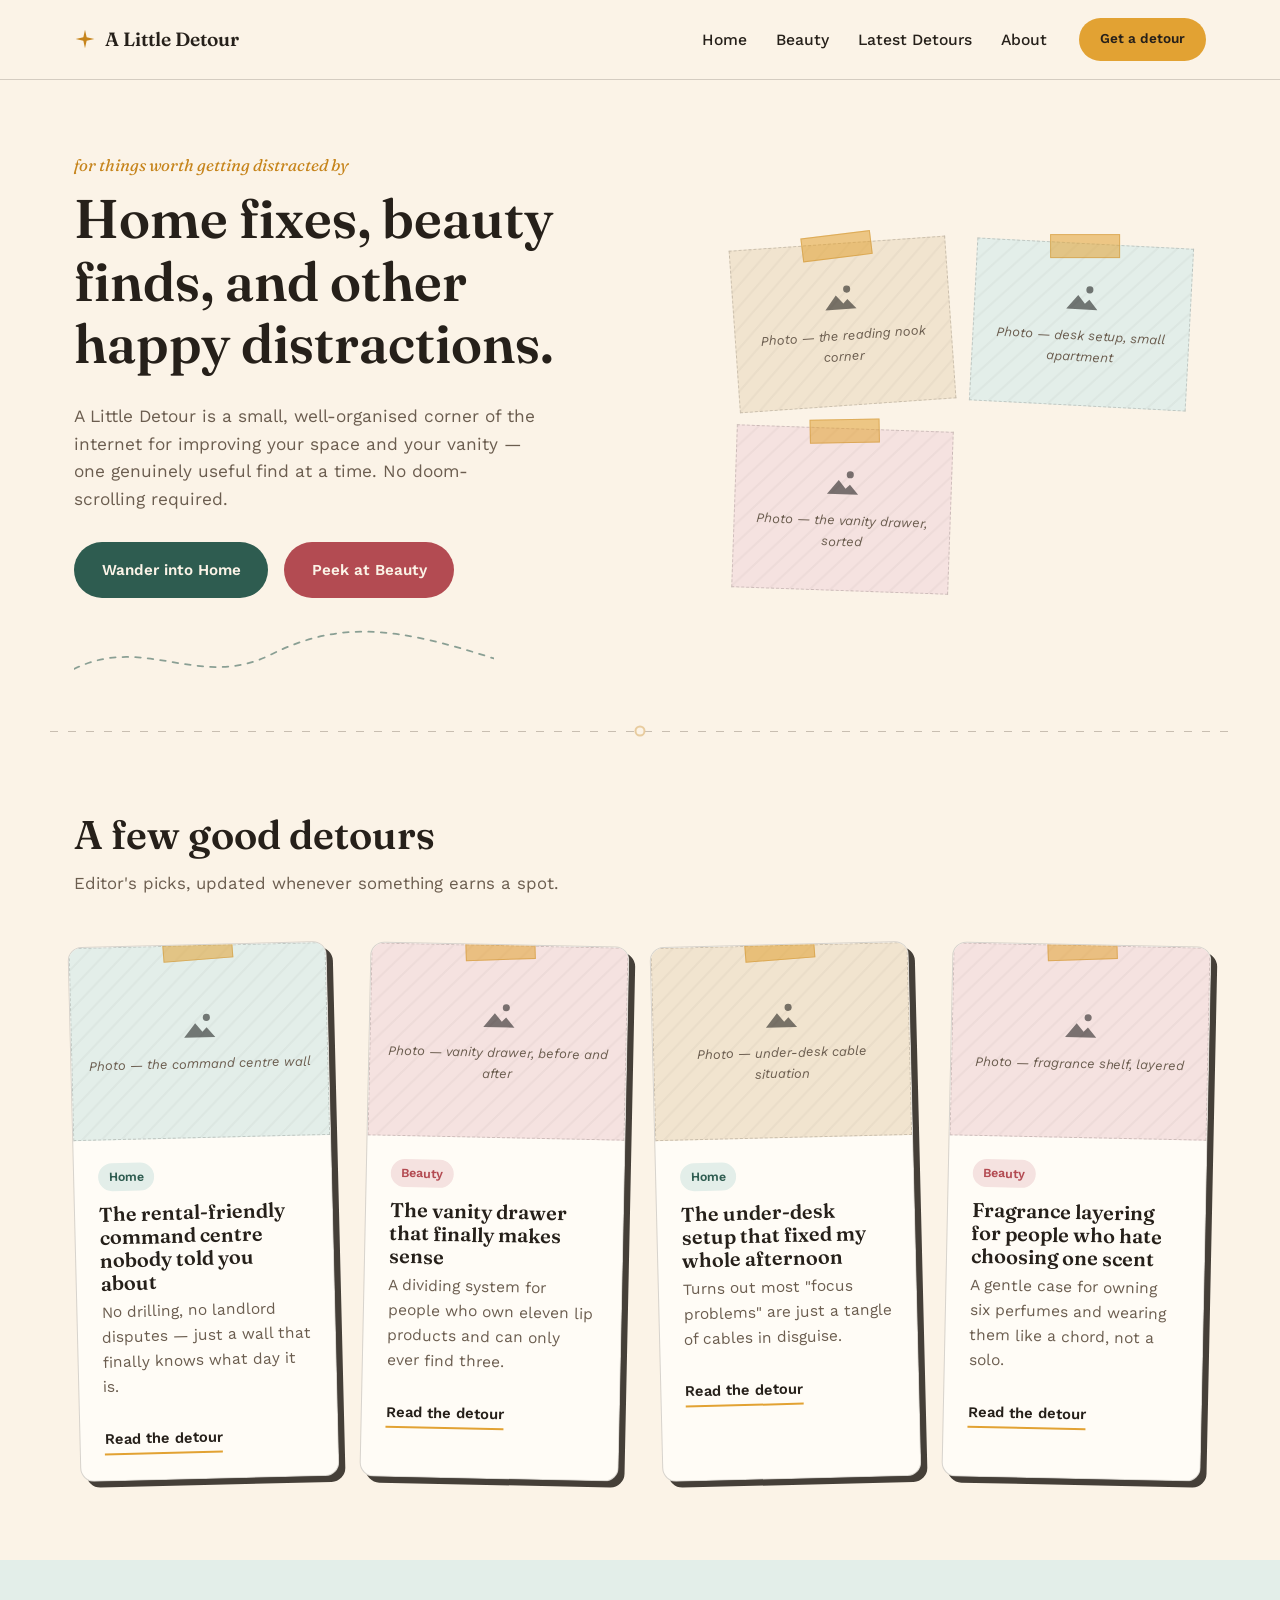
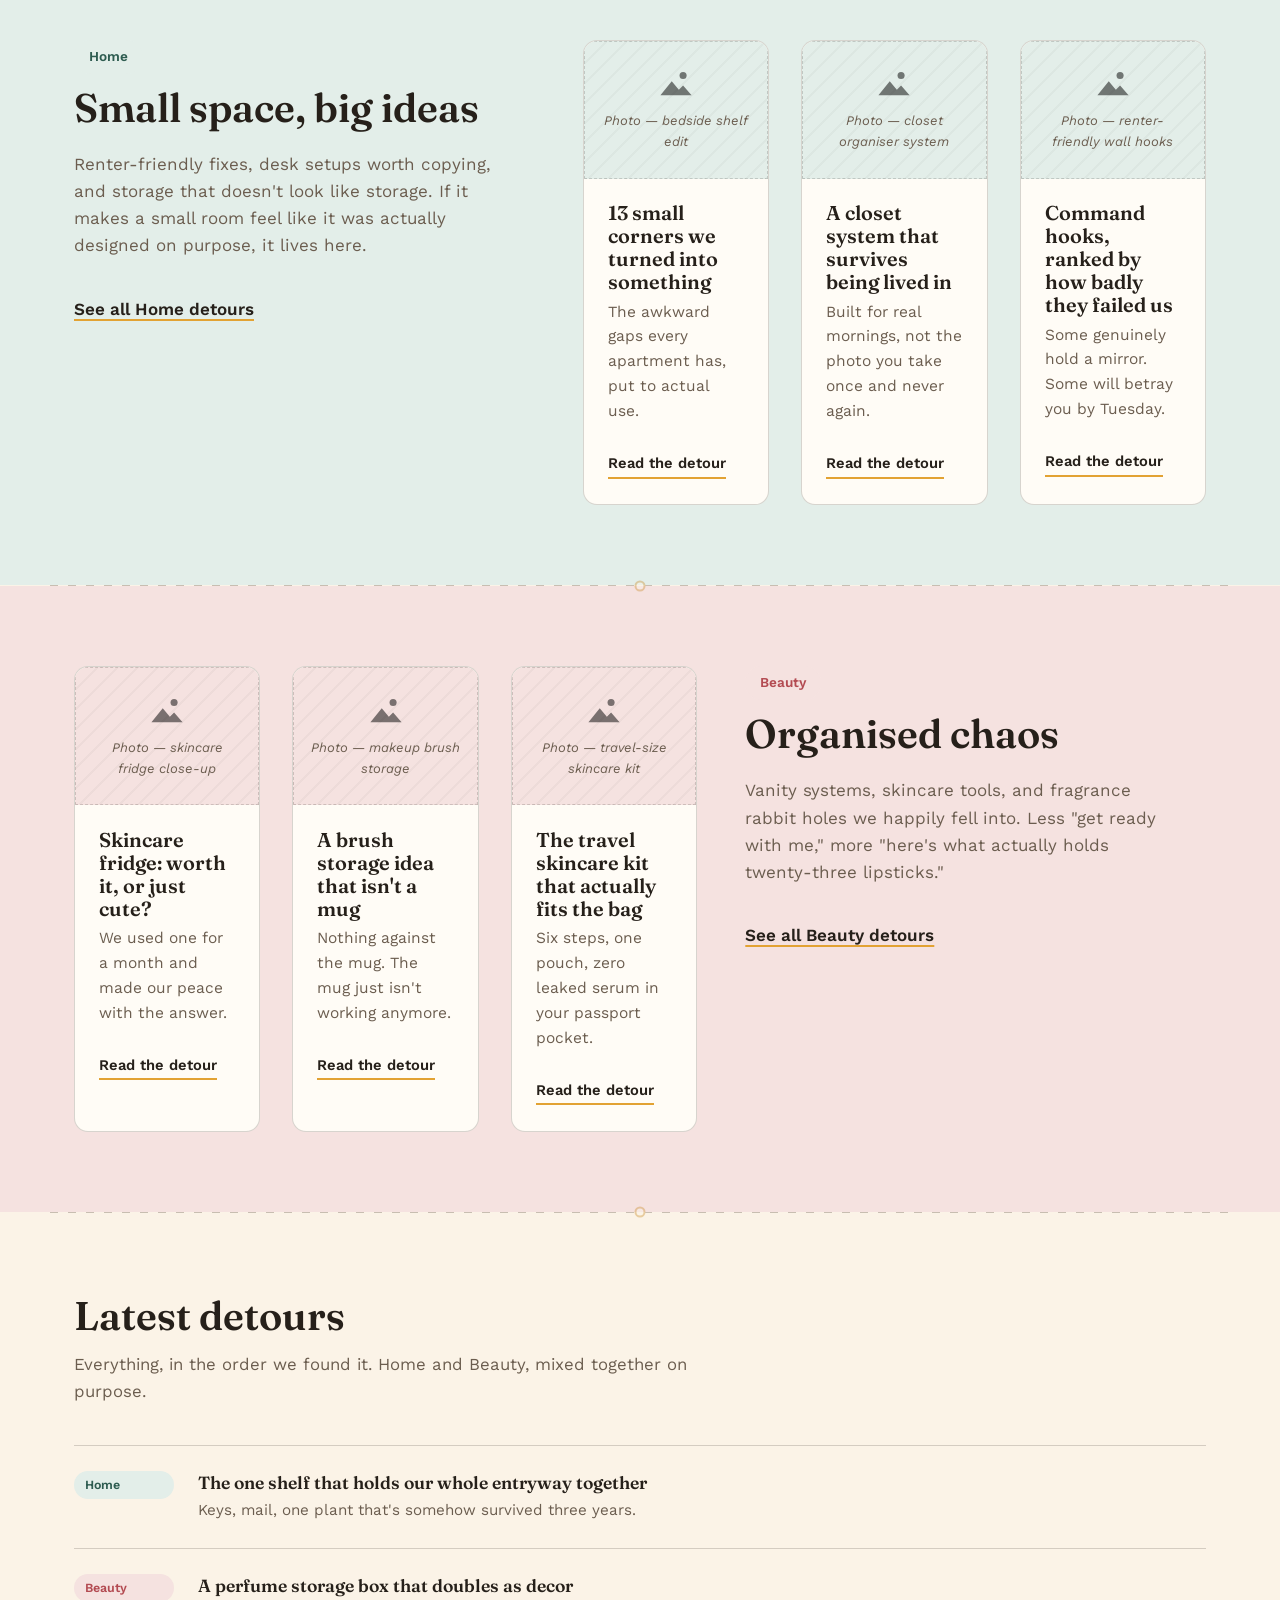
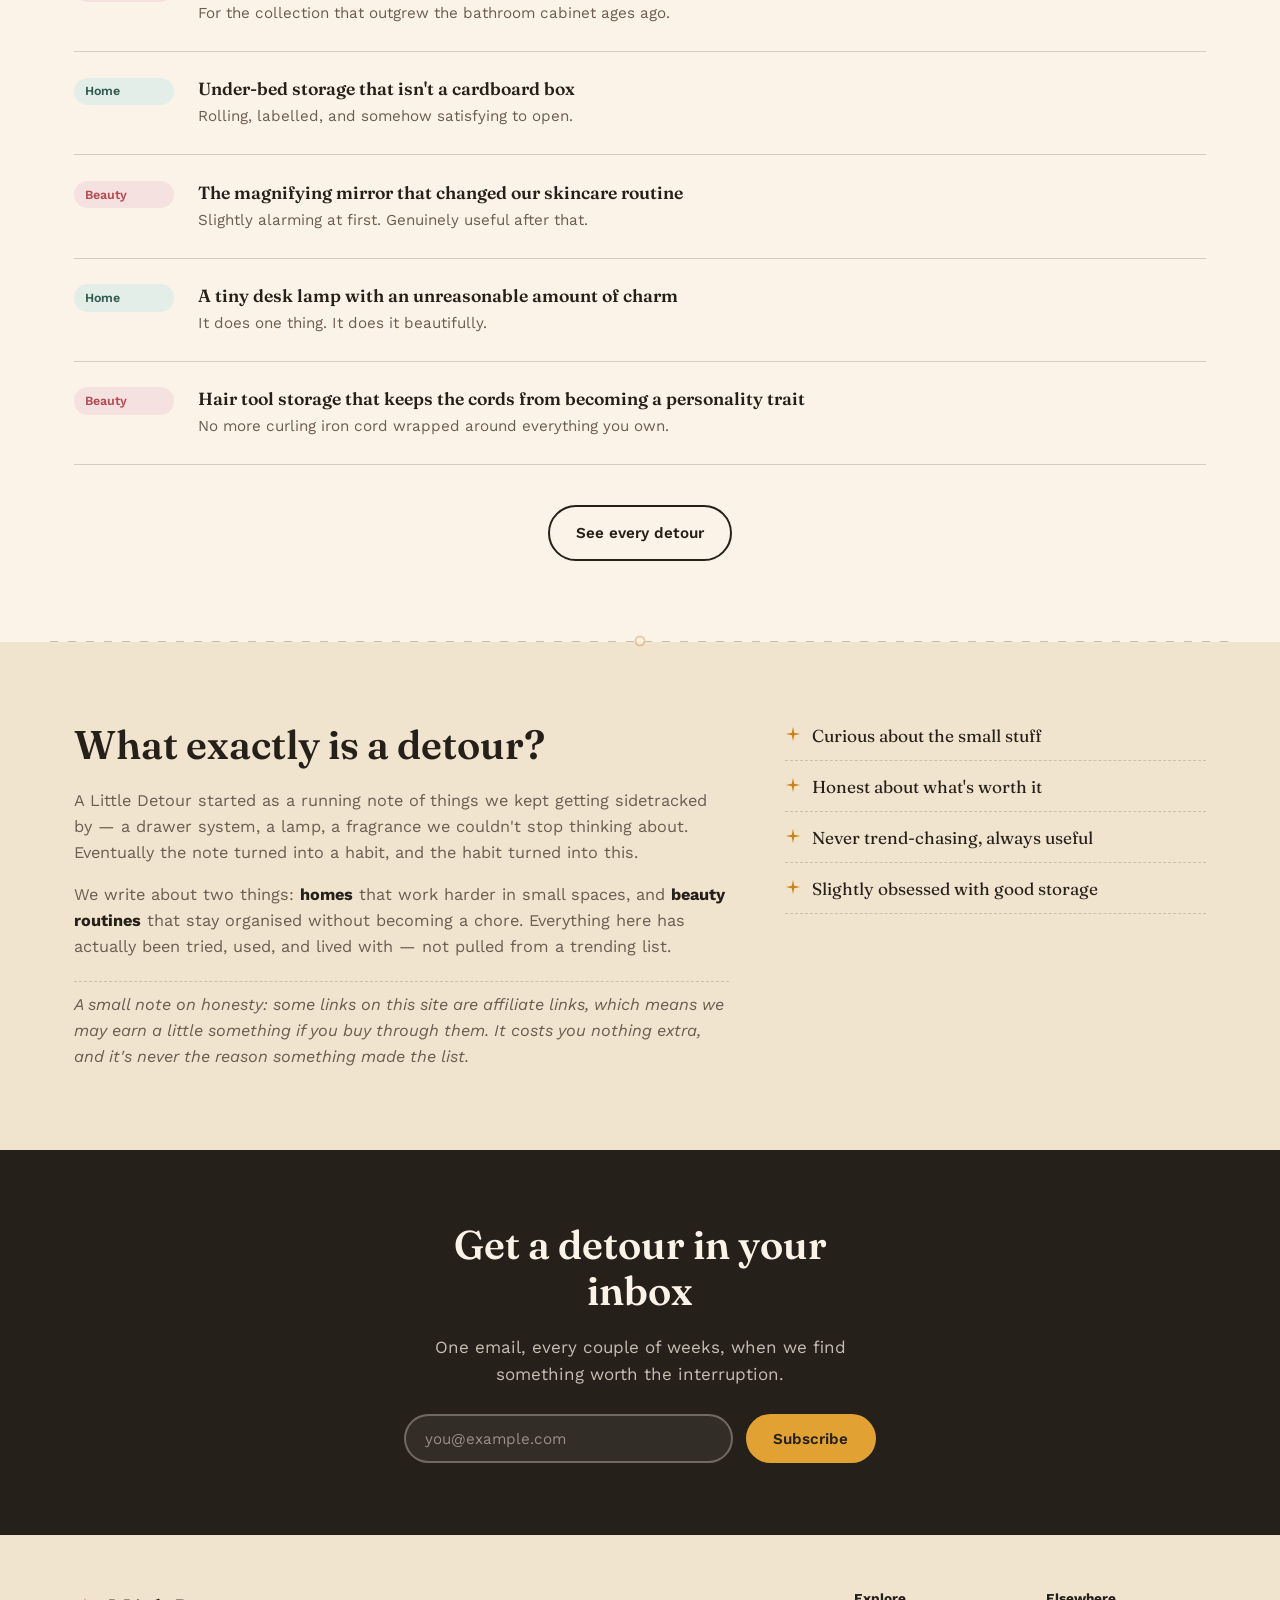
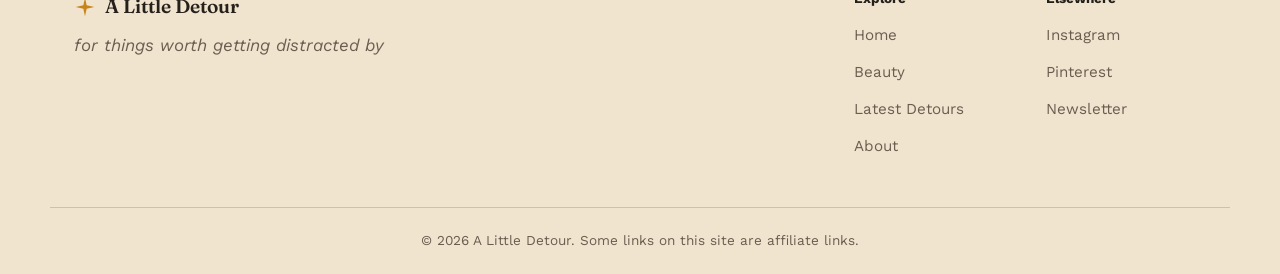
==== index.html @ 4a8b7f17 "Add files via upload" ====
<!DOCTYPE html>
<html lang="en">
<head>
<meta charset="UTF-8">
<meta name="viewport" content="width=device-width, initial-scale=1.0">
<title>A Little Detour — for things worth getting distracted by</title>
<meta name="description" content="A Little Detour is a curated editorial home for small-space living, renter-friendly fixes, vanity organisation, and beauty finds worth getting distracted by.">

<!-- Favicon placeholder: swap this data URI for a real favicon.ico or .svg later -->
<link rel="icon" href="data:,">

<!-- Fonts: Fraunces (display/whimsical serif) + Work Sans (body/UI sans) -->
<link rel="preconnect" href="https://fonts.googleapis.com">
<link rel="preconnect" href="https://fonts.gstatic.com" crossorigin>
<link href="https://fonts.googleapis.com/css2?family=Fraunces:ital,opsz,wght@0,9..144,300;0,9..144,500;0,9..144,600;0,9..144,700;1,9..144,500;1,9..144,600&family=Work+Sans:wght@400;500;600;700&display=swap" rel="stylesheet">

<link rel="stylesheet" href="style.css">
</head>
<body>

<a class="skip-link" href="#main">Skip to content</a>

<!-- ============================================================
     HEADER / NAVIGATION
     ============================================================ -->
<header class="site-header">
  <div class="wrap nav-inner">

    <a class="logo" href="#top" aria-label="A Little Detour, home">
      <svg class="logo-mark" viewBox="0 0 40 40" aria-hidden="true">
        <path d="M20 3 L23 17 L37 20 L23 23 L20 37 L17 23 L3 20 L17 17 Z" fill="currentColor"/>
      </svg>
      <span class="logo-text">A Little Detour</span>
    </a>

    <button class="nav-toggle" id="navToggle" aria-expanded="false" aria-controls="primaryNav">
      <span></span><span></span><span></span>
      <span class="sr-only">Open menu</span>
    </button>

    <nav class="primary-nav" id="primaryNav">
      <ul>
        <li><a href="#home-pillar">Home</a></li>
        <li><a href="#beauty-pillar">Beauty</a></li>
        <li><a href="#latest">Latest Detours</a></li>
        <li><a href="#about">About</a></li>
      </ul>
      <a class="btn btn-small btn-gold nav-cta" href="#newsletter">Get a detour</a>
    </nav>

  </div>
</header>

<main id="main">

  <!-- ============================================================
       HERO
       ============================================================ -->
  <section class="hero" id="top">
    <div class="wrap hero-inner">

      <div class="hero-copy">
        <p class="tagline">for things worth getting distracted by</p>
        <h1 class="hero-headline">Home fixes, beauty finds, and other happy distractions.</h1>
        <p class="hero-sub">A Little Detour is a small, well-organised corner of the internet for improving your space and your vanity — one genuinely useful find at a time. No doom-scrolling required.</p>

        <div class="hero-actions">
          <a class="btn btn-teal" href="#home-pillar">Wander into Home</a>
          <a class="btn btn-berry" href="#beauty-pillar">Peek at Beauty</a>
        </div>

        <!-- Decorative dashed "detour" route. Purely visual — remove the <svg> block if you'd rather not have it. -->
        <svg class="route-path" viewBox="0 0 600 80" preserveAspectRatio="none" aria-hidden="true">
          <path d="M0 60 C 100 10, 180 90, 280 40 S 460 0, 600 45" />
        </svg>
      </div>

      <div class="hero-collage" aria-hidden="false">
        <figure class="placeholder-img is-neutral collage-item collage-1">
          <span class="tape"></span>
          <span class="placeholder-icon" aria-hidden="true">
            <svg viewBox="0 0 48 48"><circle cx="34" cy="12" r="5"/><path d="M2 40 L18 20 L28 32 L34 26 L46 40 Z"/></svg>
          </span>
          <figcaption>Photo — the reading nook corner</figcaption>
        </figure>
        <figure class="placeholder-img is-home collage-item collage-2">
          <span class="tape"></span>
          <span class="placeholder-icon" aria-hidden="true">
            <svg viewBox="0 0 48 48"><circle cx="34" cy="12" r="5"/><path d="M2 40 L18 20 L28 32 L34 26 L46 40 Z"/></svg>
          </span>
          <figcaption>Photo — desk setup, small apartment</figcaption>
        </figure>
        <figure class="placeholder-img is-beauty collage-item collage-3">
          <span class="tape"></span>
          <span class="placeholder-icon" aria-hidden="true">
            <svg viewBox="0 0 48 48"><circle cx="34" cy="12" r="5"/><path d="M2 40 L18 20 L28 32 L34 26 L46 40 Z"/></svg>
          </span>
          <figcaption>Photo — the vanity drawer, sorted</figcaption>
        </figure>
      </div>

    </div>
  </section>

  <div class="route-divider" role="presentation"><span class="route-dot"></span></div>

  <!-- ============================================================
       FEATURED ARTICLES
       ============================================================ -->
  <section class="section featured" aria-labelledby="featured-heading">
    <div class="wrap">
      <div class="section-head">
        <h2 id="featured-heading">A few good detours</h2>
        <p class="section-lede">Editor's picks, updated whenever something earns a spot.</p>
      </div>

      <div class="card-grid featured-grid">

        <!-- FEATURED CARD 1 — duplicate this <article> block to add more -->
        <article class="card postcard rotate-a">
          <div class="placeholder-img is-home">
            <span class="tape"></span>
            <span class="placeholder-icon" aria-hidden="true">
              <svg viewBox="0 0 48 48"><circle cx="34" cy="12" r="5"/><path d="M2 40 L18 20 L28 32 L34 26 L46 40 Z"/></svg>
            </span>
            <span class="placeholder-label">Photo — the command centre wall</span>
          </div>
          <div class="card-body">
            <span class="pill pill-home">Home</span>
            <h3><a href="#">The rental-friendly command centre nobody told you about</a></h3>
            <p>No drilling, no landlord disputes — just a wall that finally knows what day it is.</p>
            <a class="read-more" href="#">Read the detour</a>
          </div>
        </article>

        <!-- FEATURED CARD 2 -->
        <article class="card postcard rotate-b">
          <div class="placeholder-img is-beauty">
            <span class="tape"></span>
            <span class="placeholder-icon" aria-hidden="true">
              <svg viewBox="0 0 48 48"><circle cx="34" cy="12" r="5"/><path d="M2 40 L18 20 L28 32 L34 26 L46 40 Z"/></svg>
            </span>
            <span class="placeholder-label">Photo — vanity drawer, before and after</span>
          </div>
          <div class="card-body">
            <span class="pill pill-beauty">Beauty</span>
            <h3><a href="#">The vanity drawer that finally makes sense</a></h3>
            <p>A dividing system for people who own eleven lip products and can only ever find three.</p>
            <a class="read-more" href="#">Read the detour</a>
          </div>
        </article>

        <!-- FEATURED CARD 3 -->
        <article class="card postcard rotate-a">
          <div class="placeholder-img is-neutral">
            <span class="tape"></span>
            <span class="placeholder-icon" aria-hidden="true">
              <svg viewBox="0 0 48 48"><circle cx="34" cy="12" r="5"/><path d="M2 40 L18 20 L28 32 L34 26 L46 40 Z"/></svg>
            </span>
            <span class="placeholder-label">Photo — under-desk cable situation</span>
          </div>
          <div class="card-body">
            <span class="pill pill-home">Home</span>
            <h3><a href="#">The under-desk setup that fixed my whole afternoon</a></h3>
            <p>Turns out most "focus problems" are just a tangle of cables in disguise.</p>
            <a class="read-more" href="#">Read the detour</a>
          </div>
        </article>

        <!-- FEATURED CARD 4 -->
        <article class="card postcard rotate-b">
          <div class="placeholder-img is-beauty">
            <span class="tape"></span>
            <span class="placeholder-icon" aria-hidden="true">
              <svg viewBox="0 0 48 48"><circle cx="34" cy="12" r="5"/><path d="M2 40 L18 20 L28 32 L34 26 L46 40 Z"/></svg>
            </span>
            <span class="placeholder-label">Photo — fragrance shelf, layered</span>
          </div>
          <div class="card-body">
            <span class="pill pill-beauty">Beauty</span>
            <h3><a href="#">Fragrance layering for people who hate choosing one scent</a></h3>
            <p>A gentle case for owning six perfumes and wearing them like a chord, not a solo.</p>
            <a class="read-more" href="#">Read the detour</a>
          </div>
        </article>

      </div>
    </div>
  </section>

  <!-- ============================================================
       HOME PILLAR
       ============================================================ -->
  <section class="section pillar pillar-home" id="home-pillar" aria-labelledby="home-heading">
    <div class="wrap pillar-inner">

      <div class="pillar-intro">
        <span class="pill pill-home pill-large">Home</span>
        <h2 id="home-heading">Small space, big ideas</h2>
        <p>Renter-friendly fixes, desk setups worth copying, and storage that doesn't look like storage. If it makes a small room feel like it was actually designed on purpose, it lives here.</p>
        <a class="text-link" href="#">See all Home detours</a>
      </div>

      <div class="card-grid pillar-grid">

        <article class="card simple-card">
          <div class="placeholder-img is-home">
            <span class="placeholder-icon" aria-hidden="true">
              <svg viewBox="0 0 48 48"><circle cx="34" cy="12" r="5"/><path d="M2 40 L18 20 L28 32 L34 26 L46 40 Z"/></svg>
            </span>
            <span class="placeholder-label">Photo — bedside shelf edit</span>
          </div>
          <div class="card-body">
            <h3><a href="#">13 small corners we turned into something</a></h3>
            <p>The awkward gaps every apartment has, put to actual use.</p>
            <a class="read-more" href="#">Read the detour</a>
          </div>
        </article>

        <article class="card simple-card">
          <div class="placeholder-img is-home">
            <span class="placeholder-icon" aria-hidden="true">
              <svg viewBox="0 0 48 48"><circle cx="34" cy="12" r="5"/><path d="M2 40 L18 20 L28 32 L34 26 L46 40 Z"/></svg>
            </span>
            <span class="placeholder-label">Photo — closet organiser system</span>
          </div>
          <div class="card-body">
            <h3><a href="#">A closet system that survives being lived in</a></h3>
            <p>Built for real mornings, not the photo you take once and never again.</p>
            <a class="read-more" href="#">Read the detour</a>
          </div>
        </article>

        <article class="card simple-card">
          <div class="placeholder-img is-home">
            <span class="placeholder-icon" aria-hidden="true">
              <svg viewBox="0 0 48 48"><circle cx="34" cy="12" r="5"/><path d="M2 40 L18 20 L28 32 L34 26 L46 40 Z"/></svg>
            </span>
            <span class="placeholder-label">Photo — renter-friendly wall hooks</span>
          </div>
          <div class="card-body">
            <h3><a href="#">Command hooks, ranked by how badly they failed us</a></h3>
            <p>Some genuinely hold a mirror. Some will betray you by Tuesday.</p>
            <a class="read-more" href="#">Read the detour</a>
          </div>
        </article>

      </div>
    </div>
  </section>

  <div class="route-divider" role="presentation"><span class="route-dot"></span></div>

  <!-- ============================================================
       BEAUTY PILLAR
       ============================================================ -->
  <section class="section pillar pillar-beauty" id="beauty-pillar" aria-labelledby="beauty-heading">
    <div class="wrap pillar-inner pillar-inner-reverse">

      <div class="pillar-intro">
        <span class="pill pill-beauty pill-large">Beauty</span>
        <h2 id="beauty-heading">Organised chaos</h2>
        <p>Vanity systems, skincare tools, and fragrance rabbit holes we happily fell into. Less "get ready with me," more "here's what actually holds twenty-three lipsticks."</p>
        <a class="text-link" href="#">See all Beauty detours</a>
      </div>

      <div class="card-grid pillar-grid">

        <article class="card simple-card">
          <div class="placeholder-img is-beauty">
            <span class="placeholder-icon" aria-hidden="true">
              <svg viewBox="0 0 48 48"><circle cx="34" cy="12" r="5"/><path d="M2 40 L18 20 L28 32 L34 26 L46 40 Z"/></svg>
            </span>
            <span class="placeholder-label">Photo — skincare fridge close-up</span>
          </div>
          <div class="card-body">
            <h3><a href="#">Skincare fridge: worth it, or just cute?</a></h3>
            <p>We used one for a month and made our peace with the answer.</p>
            <a class="read-more" href="#">Read the detour</a>
          </div>
        </article>

        <article class="card simple-card">
          <div class="placeholder-img is-beauty">
            <span class="placeholder-icon" aria-hidden="true">
              <svg viewBox="0 0 48 48"><circle cx="34" cy="12" r="5"/><path d="M2 40 L18 20 L28 32 L34 26 L46 40 Z"/></svg>
            </span>
            <span class="placeholder-label">Photo — makeup brush storage</span>
          </div>
          <div class="card-body">
            <h3><a href="#">A brush storage idea that isn't a mug</a></h3>
            <p>Nothing against the mug. The mug just isn't working anymore.</p>
            <a class="read-more" href="#">Read the detour</a>
          </div>
        </article>

        <article class="card simple-card">
          <div class="placeholder-img is-beauty">
            <span class="placeholder-icon" aria-hidden="true">
              <svg viewBox="0 0 48 48"><circle cx="34" cy="12" r="5"/><path d="M2 40 L18 20 L28 32 L34 26 L46 40 Z"/></svg>
            </span>
            <span class="placeholder-label">Photo — travel-size skincare kit</span>
          </div>
          <div class="card-body">
            <h3><a href="#">The travel skincare kit that actually fits the bag</a></h3>
            <p>Six steps, one pouch, zero leaked serum in your passport pocket.</p>
            <a class="read-more" href="#">Read the detour</a>
          </div>
        </article>

      </div>
    </div>
  </section>

  <div class="route-divider" role="presentation"><span class="route-dot"></span></div>

  <!-- ============================================================
       LATEST DETOURS (mixed feed)
       ============================================================ -->
  <section class="section latest" id="latest" aria-labelledby="latest-heading">
    <div class="wrap">
      <div class="section-head">
        <h2 id="latest-heading">Latest detours</h2>
        <p class="section-lede">Everything, in the order we found it. Home and Beauty, mixed together on purpose.</p>
      </div>

      <ul class="feed-list">

        <li class="feed-item">
          <span class="pill pill-home">Home</span>
          <div class="feed-text">
            <h3><a href="#">The one shelf that holds our whole entryway together</a></h3>
            <p>Keys, mail, one plant that's somehow survived three years.</p>
          </div>
        </li>

        <li class="feed-item">
          <span class="pill pill-beauty">Beauty</span>
          <div class="feed-text">
            <h3><a href="#">A perfume storage box that doubles as decor</a></h3>
            <p>For the collection that outgrew the bathroom cabinet ages ago.</p>
          </div>
        </li>

        <li class="feed-item">
          <span class="pill pill-home">Home</span>
          <div class="feed-text">
            <h3><a href="#">Under-bed storage that isn't a cardboard box</a></h3>
            <p>Rolling, labelled, and somehow satisfying to open.</p>
          </div>
        </li>

        <li class="feed-item">
          <span class="pill pill-beauty">Beauty</span>
          <div class="feed-text">
            <h3><a href="#">The magnifying mirror that changed our skincare routine</a></h3>
            <p>Slightly alarming at first. Genuinely useful after that.</p>
          </div>
        </li>

        <li class="feed-item">
          <span class="pill pill-home">Home</span>
          <div class="feed-text">
            <h3><a href="#">A tiny desk lamp with an unreasonable amount of charm</a></h3>
            <p>It does one thing. It does it beautifully.</p>
          </div>
        </li>

        <li class="feed-item">
          <span class="pill pill-beauty">Beauty</span>
          <div class="feed-text">
            <h3><a href="#">Hair tool storage that keeps the cords from becoming a personality trait</a></h3>
            <p>No more curling iron cord wrapped around everything you own.</p>
          </div>
        </li>

      </ul>

      <div class="latest-more">
        <a class="btn btn-outline" href="#">See every detour</a>
      </div>
    </div>
  </section>

  <div class="route-divider" role="presentation"><span class="route-dot"></span></div>

  <!-- ============================================================
       ABOUT
       ============================================================ -->
  <section class="section about" id="about" aria-labelledby="about-heading">
    <div class="wrap about-inner">

      <div class="about-copy">
        <h2 id="about-heading">What exactly is a detour?</h2>
        <p>A Little Detour started as a running note of things we kept getting sidetracked by — a drawer system, a lamp, a fragrance we couldn't stop thinking about. Eventually the note turned into a habit, and the habit turned into this.</p>
        <p>We write about two things: <strong>homes</strong> that work harder in small spaces, and <strong>beauty routines</strong> that stay organised without becoming a chore. Everything here has actually been tried, used, and lived with — not pulled from a trending list.</p>
        <p class="disclosure">A small note on honesty: some links on this site are affiliate links, which means we may earn a little something if you buy through them. It costs you nothing extra, and it's never the reason something made the list.</p>
      </div>

      <div class="about-values">
        <ul class="value-list">
          <li><span class="value-mark" aria-hidden="true">
            <svg viewBox="0 0 20 20"><path d="M10 1 L11.5 8.5 L19 10 L11.5 11.5 L10 19 L8.5 11.5 L1 10 L8.5 8.5 Z" fill="currentColor"/></svg>
          </span>Curious about the small stuff</li>
          <li><span class="value-mark" aria-hidden="true">
            <svg viewBox="0 0 20 20"><path d="M10 1 L11.5 8.5 L19 10 L11.5 11.5 L10 19 L8.5 11.5 L1 10 L8.5 8.5 Z" fill="currentColor"/></svg>
          </span>Honest about what's worth it</li>
          <li><span class="value-mark" aria-hidden="true">
            <svg viewBox="0 0 20 20"><path d="M10 1 L11.5 8.5 L19 10 L11.5 11.5 L10 19 L8.5 11.5 L1 10 L8.5 8.5 Z" fill="currentColor"/></svg>
          </span>Never trend-chasing, always useful</li>
          <li><span class="value-mark" aria-hidden="true">
            <svg viewBox="0 0 20 20"><path d="M10 1 L11.5 8.5 L19 10 L11.5 11.5 L10 19 L8.5 11.5 L1 10 L8.5 8.5 Z" fill="currentColor"/></svg>
          </span>Slightly obsessed with good storage</li>
        </ul>
      </div>

    </div>
  </section>

  <!-- ============================================================
       NEWSLETTER CTA
       ============================================================ -->
  <section class="section newsletter" id="newsletter" aria-labelledby="newsletter-heading">
    <div class="wrap newsletter-inner">
      <h2 id="newsletter-heading">Get a detour in your inbox</h2>
      <p>One email, every couple of weeks, when we find something worth the interruption.</p>

      <!-- This form has no backend yet. Point the action at your email service of choice (Mailchimp, Buttondown, etc.) when you're ready. -->
      <form class="newsletter-form" action="#" method="get">
        <label class="sr-only" for="newsletter-email">Email address</label>
        <input type="email" id="newsletter-email" name="email" placeholder="you@example.com" required>
        <button type="submit" class="btn btn-gold">Subscribe</button>
      </form>
    </div>
  </section>

</main>

<!-- ============================================================
     FOOTER
     ============================================================ -->
<footer class="site-footer">
  <div class="wrap footer-inner">

    <div class="footer-brand">
      <a class="logo" href="#top">
        <svg class="logo-mark" viewBox="0 0 40 40" aria-hidden="true">
          <path d="M20 3 L23 17 L37 20 L23 23 L20 37 L17 23 L3 20 L17 17 Z" fill="currentColor"/>
        </svg>
        <span class="logo-text">A Little Detour</span>
      </a>
      <p>for things worth getting distracted by</p>
    </div>

    <div class="footer-links">
      <div class="footer-col">
        <h3>Explore</h3>
        <ul>
          <li><a href="#home-pillar">Home</a></li>
          <li><a href="#beauty-pillar">Beauty</a></li>
          <li><a href="#latest">Latest Detours</a></li>
          <li><a href="#about">About</a></li>
        </ul>
      </div>
      <div class="footer-col">
        <h3>Elsewhere</h3>
        <ul>
          <li><a href="#">Instagram</a></li>
          <li><a href="#">Pinterest</a></li>
          <li><a href="#newsletter">Newsletter</a></li>
        </ul>
      </div>
    </div>

  </div>

  <div class="wrap footer-bottom">
    <p>&copy; <span id="year">2026</span> A Little Detour. Some links on this site are affiliate links.</p>
  </div>
</footer>

<script src="script.js"></script>
</body>
</html>
---- style.css ----
/* ============================================================
   A LITTLE DETOUR — STYLESHEET
   ------------------------------------------------------------
   Structure of this file:
   1. Variables & resets
   2. Base typography
   3. Layout helpers
   4. Buttons, pills, links
   5. Header / nav
   6. Hero
   7. Route divider (the dashed "detour" motif)
   8. Cards + placeholder images
   9. Featured section
   10. Pillar sections (Home / Beauty)
   11. Latest Detours feed
   12. About section
   13. Newsletter
   14. Footer
   15. Responsive (mobile)
   ============================================================ */


/* ------------------------------------------------------------
   1. VARIABLES & RESETS
   Edit the values in :root to re-theme the entire site.
   ------------------------------------------------------------ */
:root{
  /* Base palette */
  --paper:        #FBF3E7;
  --paper-deep:   #F1E4CF;
  --card:         #FFFCF6;
  --ink:          #26201A;
  --ink-soft:     #6B5D4F;
  --line:         rgba(38, 32, 26, 0.18);

  /* Accents */
  --gold:         #E2A233;
  --gold-deep:    #C6841B;
  --teal:         #2E5C50;
  --teal-soft:    #E3EEE9;
  --berry:        #B34B52;
  --berry-soft:   #F5E2E0;

  /* Shadows */
  --shadow-ink:   rgba(38, 32, 26, 0.85);

  /* Type */
  --font-display: 'Fraunces', Georgia, serif;
  --font-body:    'Work Sans', -apple-system, BlinkMacSystemFont, 'Segoe UI', sans-serif;

  /* Layout */
  --wrap-width:   1180px;
  --radius-sm:    6px;
  --radius-md:    14px;
}

*, *::before, *::after{ box-sizing: border-box; }

html{ scroll-behavior: smooth; }

@media (prefers-reduced-motion: reduce){
  html{ scroll-behavior: auto; }
  *, *::before, *::after{
    animation-duration: 0.001ms !important;
    animation-iteration-count: 1 !important;
    transition-duration: 0.001ms !important;
    scroll-behavior: auto !important;
  }
}

body{
  margin: 0;
  background: var(--paper);
  color: var(--ink);
  font-family: var(--font-body);
  font-size: 17px;
  line-height: 1.6;
  -webkit-font-smoothing: antialiased;
}

img{ max-width: 100%; display: block; }

a{ color: inherit; }

ul{ margin: 0; padding: 0; list-style: none; }

svg{ display: block; }

.sr-only{
  position: absolute;
  width: 1px; height: 1px;
  padding: 0; margin: -1px;
  overflow: hidden;
  clip: rect(0,0,0,0);
  white-space: nowrap;
  border: 0;
}

.skip-link{
  position: absolute;
  left: 1rem; top: -3rem;
  background: var(--ink);
  color: var(--paper);
  padding: 0.6rem 1rem;
  border-radius: var(--radius-sm);
  z-index: 100;
  transition: top 0.15s ease;
}
.skip-link:focus{ top: 1rem; }

:focus-visible{
  outline: 3px solid var(--gold-deep);
  outline-offset: 3px;
}


/* ------------------------------------------------------------
   2. BASE TYPOGRAPHY
   ------------------------------------------------------------ */
h1, h2, h3{
  font-family: var(--font-display);
  color: var(--ink);
  line-height: 1.15;
  margin: 0 0 0.5em 0;
  font-weight: 600;
}

h2{ font-size: clamp(1.7rem, 1.4rem + 1.4vw, 2.5rem); }
h3{ font-size: 1.25rem; font-weight: 600; }

p{ margin: 0 0 1em 0; color: var(--ink-soft); }
p:last-child{ margin-bottom: 0; }

strong{ color: var(--ink); }

.section-head{
  max-width: 620px;
  margin-bottom: 2.5rem;
}
.section-head h2{ margin-bottom: 0.3em; }
.section-lede{ font-size: 1.05rem; }


/* ------------------------------------------------------------
   3. LAYOUT HELPERS
   ------------------------------------------------------------ */
.wrap{
  max-width: var(--wrap-width);
  margin: 0 auto;
  padding: 0 1.5rem;
}

.section{
  padding: 5rem 0;
}

.card-grid{
  display: grid;
  gap: 2rem;
}


/* ------------------------------------------------------------
   4. BUTTONS, PILLS, LINKS
   ------------------------------------------------------------ */
.btn{
  display: inline-block;
  font-family: var(--font-body);
  font-weight: 600;
  font-size: 0.95rem;
  padding: 0.85rem 1.6rem;
  border-radius: 999px;
  border: 2px solid transparent;
  text-decoration: none;
  cursor: pointer;
  transition: transform 0.15s ease, box-shadow 0.15s ease;
}
.btn:hover{ transform: translateY(-2px); }

.btn-teal{ background: var(--teal); color: var(--paper); }
.btn-teal:hover{ box-shadow: 0 6px 0 var(--ink); }

.btn-berry{ background: var(--berry); color: var(--paper); }
.btn-berry:hover{ box-shadow: 0 6px 0 var(--ink); }

.btn-gold{ background: var(--gold); color: var(--ink); }
.btn-gold:hover{ box-shadow: 0 6px 0 var(--ink); }

.btn-outline{
  background: transparent;
  border-color: var(--ink);
  color: var(--ink);
}
.btn-outline:hover{ background: var(--ink); color: var(--paper); }

.btn-small{ padding: 0.55rem 1.2rem; font-size: 0.85rem; }

.hero-actions{
  display: flex;
  flex-wrap: wrap;
  gap: 1rem;
  margin: 1.8rem 0;
}

.text-link{
  display: inline-block;
  margin-top: 1.2rem;
  font-weight: 600;
  color: var(--ink);
  text-decoration: underline;
  text-decoration-color: var(--gold);
  text-decoration-thickness: 2px;
  text-underline-offset: 4px;
}
.text-link:hover{ text-decoration-color: currentColor; }

.pill{
  display: inline-block;
  font-family: var(--font-body);
  font-weight: 600;
  font-size: 0.78rem;
  padding: 0.3em 0.85em;
  border-radius: 999px;
  margin-bottom: 0.7rem;
}
.pill-home{ background: var(--teal-soft); color: var(--teal); }
.pill-beauty{ background: var(--berry-soft); color: var(--berry); }
.pill-large{ font-size: 0.85rem; padding: 0.45em 1.1em; }

.read-more{
  display: inline-block;
  margin-top: 0.8rem;
  font-weight: 600;
  font-size: 0.92rem;
  text-decoration: none;
  border-bottom: 2px solid var(--gold);
  padding-bottom: 1px;
}
.read-more:hover{ border-color: var(--ink); }


/* ------------------------------------------------------------
   5. HEADER / NAV
   ------------------------------------------------------------ */
.site-header{
  position: sticky;
  top: 0;
  z-index: 50;
  background: var(--paper);
  border-bottom: 1px solid var(--line);
}

.nav-inner{
  display: flex;
  align-items: center;
  justify-content: space-between;
  padding-top: 1.1rem;
  padding-bottom: 1.1rem;
}

.logo{
  display: flex;
  align-items: center;
  gap: 0.55rem;
  text-decoration: none;
}
.logo-mark{ width: 22px; height: 22px; color: var(--gold-deep); flex-shrink: 0; }
.logo-text{
  font-family: var(--font-display);
  font-weight: 600;
  font-size: 1.2rem;
  color: var(--ink);
}

.primary-nav{
  display: flex;
  align-items: center;
  gap: 2rem;
}
.primary-nav ul{
  display: flex;
  gap: 1.8rem;
}
.primary-nav a:not(.nav-cta){
  text-decoration: none;
  font-weight: 500;
  font-size: 0.98rem;
  position: relative;
  padding-bottom: 4px;
}
.primary-nav a:not(.nav-cta)::after{
  content: '';
  position: absolute;
  left: 0; right: 100%;
  bottom: 0;
  height: 2px;
  background: var(--gold);
  transition: right 0.2s ease;
}
.primary-nav a:not(.nav-cta):hover::after{ right: 0; }

.nav-toggle{
  display: none;
  flex-direction: column;
  justify-content: center;
  gap: 5px;
  width: 38px;
  height: 38px;
  background: transparent;
  border: none;
  cursor: pointer;
}
.nav-toggle span{
  display: block;
  height: 2px;
  background: var(--ink);
  border-radius: 2px;
}


/* ------------------------------------------------------------
   6. HERO
   ------------------------------------------------------------ */
.hero{ padding: 4.5rem 0 3rem; }

.hero-inner{
  display: grid;
  grid-template-columns: 1.1fr 0.9fr;
  gap: 3rem;
  align-items: center;
}

.tagline{
  font-family: var(--font-display);
  font-style: italic;
  color: var(--gold-deep);
  font-size: 1.05rem;
  margin-bottom: 0.6rem;
}

.hero-headline{
  font-size: clamp(2.2rem, 1.7rem + 2.2vw, 3.4rem);
  max-width: 14ch;
}

.hero-sub{
  max-width: 42ch;
  font-size: 1.08rem;
}

.route-path{
  width: 100%;
  max-width: 420px;
  height: auto;
  margin-top: 1.5rem;
  color: var(--teal);
}
.route-path path{
  fill: none;
  stroke: currentColor;
  stroke-width: 2.5;
  stroke-linecap: round;
  stroke-dasharray: 8 10;
  stroke-dashoffset: 0;
  opacity: 0.55;
  animation: draw-route 1.8s ease-out;
}
@keyframes draw-route{
  from{ stroke-dashoffset: 260; opacity: 0; }
  to{ stroke-dashoffset: 0; opacity: 0.55; }
}

.hero-collage{
  position: relative;
  display: grid;
  grid-template-columns: 1fr 1fr;
  gap: 1.4rem;
  padding: 1rem;
}
.collage-1{ grid-column: 1 / 2; grid-row: 1 / 2; transform: rotate(-4deg); }
.collage-2{ grid-column: 2 / 3; grid-row: 1 / 3; transform: rotate(3deg); align-self: start; margin-top: 2rem; }
.collage-3{ grid-column: 1 / 2; grid-row: 2 / 3; transform: rotate(2deg); }


/* ------------------------------------------------------------
   7. ROUTE DIVIDER
   The recurring dashed "trail" that separates major sections.
   ------------------------------------------------------------ */
.route-divider{
  position: relative;
  height: 1px;
  background-image: repeating-linear-gradient(
    to right,
    var(--ink-soft) 0, var(--ink-soft) 8px, transparent 8px, transparent 18px
  );
  opacity: 0.35;
  max-width: var(--wrap-width);
  margin: 0 auto;
}
.route-dot{
  position: absolute;
  left: 50%;
  top: 50%;
  transform: translate(-50%, -50%);
  width: 11px; height: 11px;
  border-radius: 50%;
  background: var(--paper);
  border: 2px solid var(--gold-deep);
}


/* ------------------------------------------------------------
   8. CARDS + PLACEHOLDER IMAGES
   ------------------------------------------------------------ */
.card{
  background: var(--card);
  border-radius: var(--radius-md);
  overflow: hidden;
  border: 1px solid var(--line);
}

.card-body{ padding: 1.4rem 1.5rem 1.6rem; }
.card-body h3{ margin-bottom: 0.4rem; }
.card-body h3 a{ text-decoration: none; }
.card-body h3 a:hover{ text-decoration: underline; text-decoration-color: var(--gold); }
.card-body p{ font-size: 0.97rem; }

/* Placeholder image blocks — swap the <figure>/<div> contents for a real <img> later */
.placeholder-img{
  position: relative;
  aspect-ratio: 4 / 3;
  display: flex;
  flex-direction: column;
  align-items: center;
  justify-content: center;
  gap: 0.6rem;
  padding: 1rem;
  text-align: center;
  border: 1.5px dashed var(--line);
  background-image: repeating-linear-gradient(
    135deg,
    rgba(38,32,26,0.035) 0px,
    rgba(38,32,26,0.035) 2px,
    transparent 2px,
    transparent 14px
  );
  margin: 0;
}
.placeholder-img.is-home{ background-color: var(--teal-soft); }
.placeholder-img.is-beauty{ background-color: var(--berry-soft); }
.placeholder-img.is-neutral{ background-color: var(--paper-deep); }

.placeholder-icon svg{
  width: 34px; height: 34px;
  color: var(--ink-soft);
  opacity: 0.5;
}

.placeholder-label,
.placeholder-img figcaption{
  font-size: 0.82rem;
  font-style: italic;
  color: var(--ink-soft);
  margin: 0;
}

.tape{
  position: absolute;
  top: -10px;
  left: 50%;
  transform: translateX(-50%) rotate(-3deg);
  width: 70px;
  height: 24px;
  background: rgba(226, 162, 51, 0.55);
  border: 1px solid rgba(198, 132, 27, 0.4);
}

/* Postcard-style cards (featured section): rotated, hard offset shadow */
.postcard{
  box-shadow: 6px 6px 0 var(--shadow-ink);
  transition: transform 0.2s ease, box-shadow 0.2s ease;
}
.postcard:hover{
  transform: translate(-3px, -3px);
  box-shadow: 9px 9px 0 var(--shadow-ink);
}
.rotate-a{ transform: rotate(-1.4deg); }
.rotate-b{ transform: rotate(1.2deg); }
.rotate-a:hover{ transform: rotate(-1.4deg) translate(-3px, -3px); }
.rotate-b:hover{ transform: rotate(1.2deg) translate(-3px, -3px); }

/* Simple cards (pillar + latest sections): quieter, no rotation */
.simple-card{ box-shadow: none; }


/* ------------------------------------------------------------
   9. FEATURED SECTION
   ------------------------------------------------------------ */
.featured-grid{
  grid-template-columns: repeat(4, 1fr);
  gap: 2.6rem 2rem;
  padding-top: 0.5rem;
}


/* ------------------------------------------------------------
   10. PILLAR SECTIONS (Home / Beauty)
   ------------------------------------------------------------ */
.pillar-home{ background: var(--teal-soft); }
.pillar-beauty{ background: var(--berry-soft); }

.pillar-inner{
  display: grid;
  grid-template-columns: 0.85fr 1.15fr;
  gap: 3rem;
  align-items: start;
}
.pillar-inner-reverse{ grid-template-columns: 1.15fr 0.85fr; }
.pillar-inner-reverse .pillar-intro{ order: 2; }
.pillar-inner-reverse .pillar-grid{ order: 1; }

.pillar-intro p{ max-width: 38ch; }

.pillar-grid{
  grid-template-columns: repeat(3, 1fr);
}


/* ------------------------------------------------------------
   11. LATEST DETOURS FEED
   ------------------------------------------------------------ */
.feed-list{
  border-top: 1px solid var(--line);
}
.feed-item{
  display: grid;
  grid-template-columns: 100px 1fr;
  gap: 1.5rem;
  align-items: baseline;
  padding: 1.6rem 0;
  border-bottom: 1px solid var(--line);
}
.feed-item .pill{ margin-bottom: 0; }
.feed-text h3{ font-size: 1.1rem; margin-bottom: 0.3rem; }
.feed-text h3 a{ text-decoration: none; }
.feed-text h3 a:hover{ text-decoration: underline; text-decoration-color: var(--gold); }
.feed-text p{ font-size: 0.95rem; margin: 0; }

.latest-more{
  margin-top: 2.5rem;
  text-align: center;
}


/* ------------------------------------------------------------
   12. ABOUT SECTION
   ------------------------------------------------------------ */
.about{ background: var(--paper-deep); }

.about-inner{
  display: grid;
  grid-template-columns: 1.4fr 0.9fr;
  gap: 3.5rem;
}

.about-copy p{ font-size: 1.02rem; }

.disclosure{
  font-size: 0.88rem;
  font-style: italic;
  padding-top: 0.6rem;
  border-top: 1px dashed var(--line);
  margin-top: 1.3rem;
}

.value-list li{
  display: flex;
  align-items: flex-start;
  gap: 0.7rem;
  font-family: var(--font-display);
  font-size: 1.08rem;
  padding: 0.7rem 0;
  border-bottom: 1px dashed var(--line);
}
.value-list li:first-child{ padding-top: 0; }
.value-mark{ color: var(--gold-deep); flex-shrink: 0; margin-top: 0.3rem; }
.value-mark svg{ width: 16px; height: 16px; }


/* ------------------------------------------------------------
   13. NEWSLETTER
   ------------------------------------------------------------ */
.newsletter{
  background: var(--ink);
  color: var(--paper);
  text-align: center;
  padding: 4.5rem 0;
}
.newsletter h2{ color: var(--paper); }
.newsletter p{ color: rgba(251, 243, 231, 0.75); }

.newsletter-inner{ max-width: 520px; }

.newsletter-form{
  display: flex;
  gap: 0.8rem;
  margin-top: 1.6rem;
  flex-wrap: wrap;
  justify-content: center;
}
.newsletter-form input{
  flex: 1;
  min-width: 220px;
  padding: 0.85rem 1.2rem;
  border-radius: 999px;
  border: 2px solid rgba(251, 243, 231, 0.3);
  background: rgba(251, 243, 231, 0.06);
  color: var(--paper);
  font-family: var(--font-body);
  font-size: 0.95rem;
}
.newsletter-form input::placeholder{ color: rgba(251, 243, 231, 0.5); }
.newsletter-form input:focus{
  outline: none;
  border-color: var(--gold);
}


/* ------------------------------------------------------------
   14. FOOTER
   ------------------------------------------------------------ */
.site-footer{
  background: var(--paper-deep);
  padding-top: 3.5rem;
}

.footer-inner{
  display: grid;
  grid-template-columns: 1.2fr 1fr;
  gap: 2rem;
  padding-bottom: 3rem;
}

.footer-brand .logo{ margin-bottom: 0.6rem; }
.footer-brand p{ font-style: italic; color: var(--ink-soft); }

.footer-links{
  display: grid;
  grid-template-columns: repeat(2, minmax(120px, 160px));
  gap: 2rem;
  justify-content: end;
}
.footer-col h3{
  font-family: var(--font-body);
  font-size: 0.85rem;
  font-weight: 700;
  color: var(--ink);
  margin-bottom: 0.9rem;
}
.footer-col ul{ display: flex; flex-direction: column; gap: 0.6rem; }
.footer-col a{ text-decoration: none; font-size: 0.95rem; color: var(--ink-soft); }
.footer-col a:hover{ color: var(--ink); text-decoration: underline; }

.footer-bottom{
  border-top: 1px solid var(--line);
  padding: 1.4rem 1.5rem;
  text-align: center;
}
.footer-bottom p{
  font-size: 0.85rem;
  color: var(--ink-soft);
  margin: 0;
}


/* ------------------------------------------------------------
   15. RESPONSIVE
   ------------------------------------------------------------ */
@media (max-width: 960px){
  .hero-inner{ grid-template-columns: 1fr; }
  .hero-collage{ order: -1; max-width: 420px; margin: 0 auto; }
  .route-path{ margin-left: auto; margin-right: auto; }

  .featured-grid{ grid-template-columns: repeat(2, 1fr); }

  .pillar-inner,
  .pillar-inner-reverse{ grid-template-columns: 1fr; }
  .pillar-inner-reverse .pillar-intro,
  .pillar-inner-reverse .pillar-grid{ order: initial; }
  .pillar-grid{ grid-template-columns: repeat(2, 1fr); }

  .about-inner{ grid-template-columns: 1fr; }

  .footer-inner{ grid-template-columns: 1fr; }
  .footer-links{ justify-content: start; }
}

@media (max-width: 720px){
  .nav-toggle{ display: flex; }

  .primary-nav{
    position: absolute;
    top: 100%;
    left: 0; right: 0;
    background: var(--paper);
    border-bottom: 1px solid var(--line);
    flex-direction: column;
    align-items: stretch;
    gap: 0;
    padding: 0.5rem 1.5rem 1.5rem;
    display: none;
  }
  .primary-nav.is-open{ display: flex; }
  .primary-nav ul{
    flex-direction: column;
    gap: 0;
  }
  .primary-nav ul li{ border-bottom: 1px solid var(--line); }
  .primary-nav ul li a{ display: block; padding: 0.9rem 0; }
  .nav-cta{ margin-top: 1rem; align-self: flex-start; }

  .featured-grid{ grid-template-columns: 1fr; }
  .pillar-grid{ grid-template-columns: 1fr; }

  .hero-collage{ grid-template-columns: 1fr 1fr; }
  .collage-2{ margin-top: 0; }

  .feed-item{ grid-template-columns: 1fr; gap: 0.5rem; }

  .section{ padding: 3.5rem 0; }
}
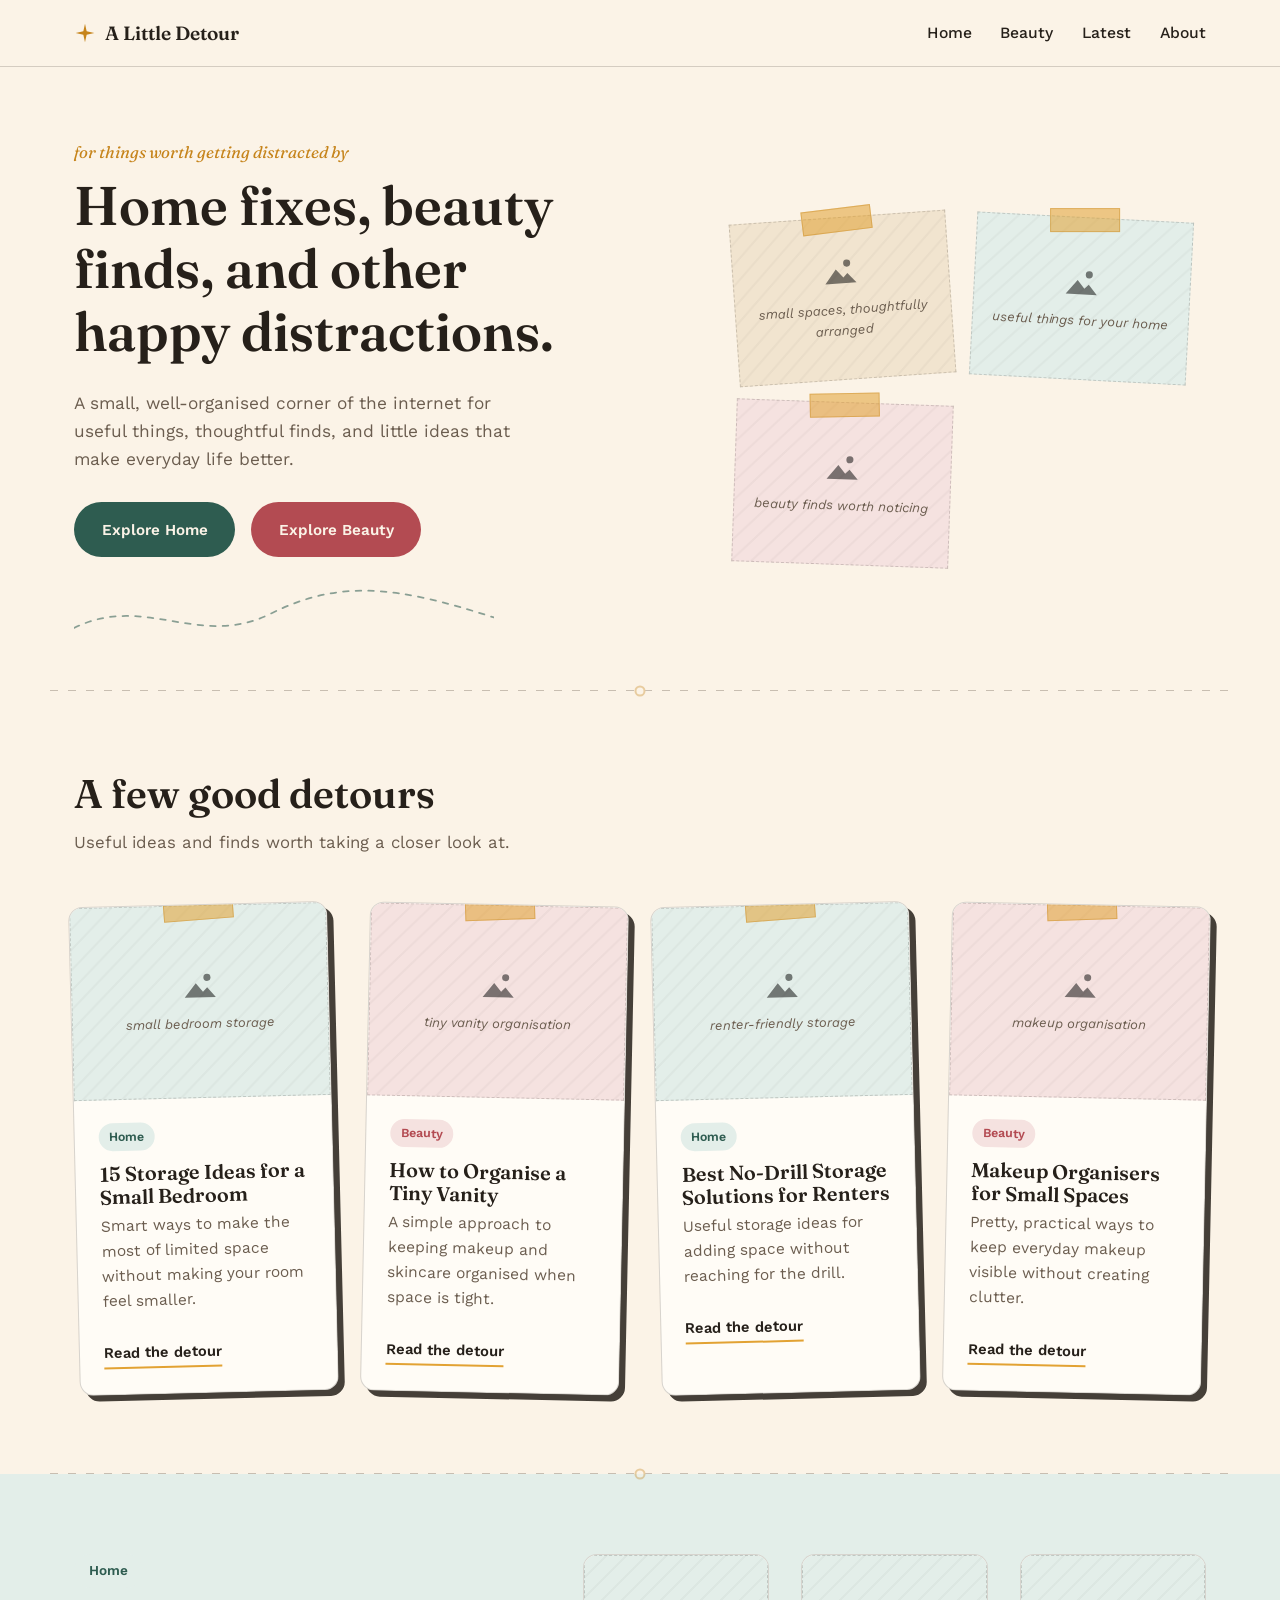
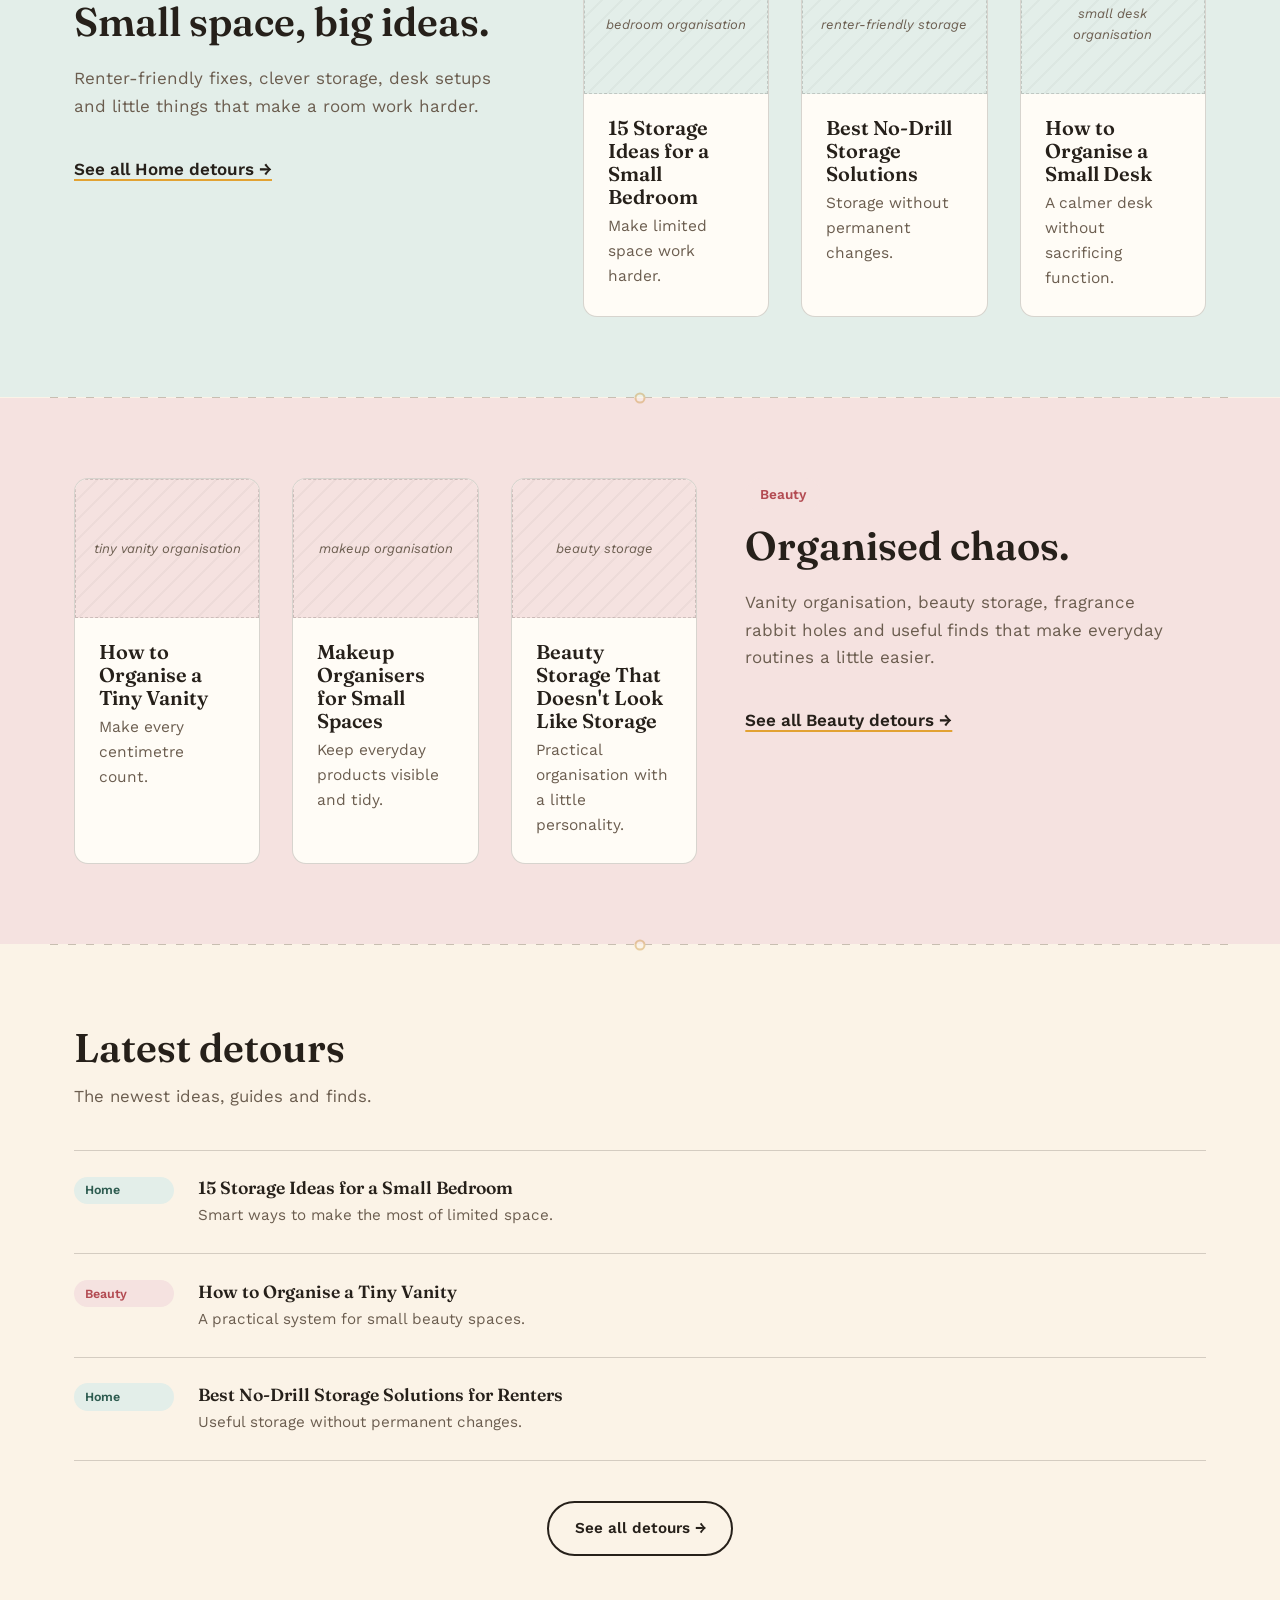
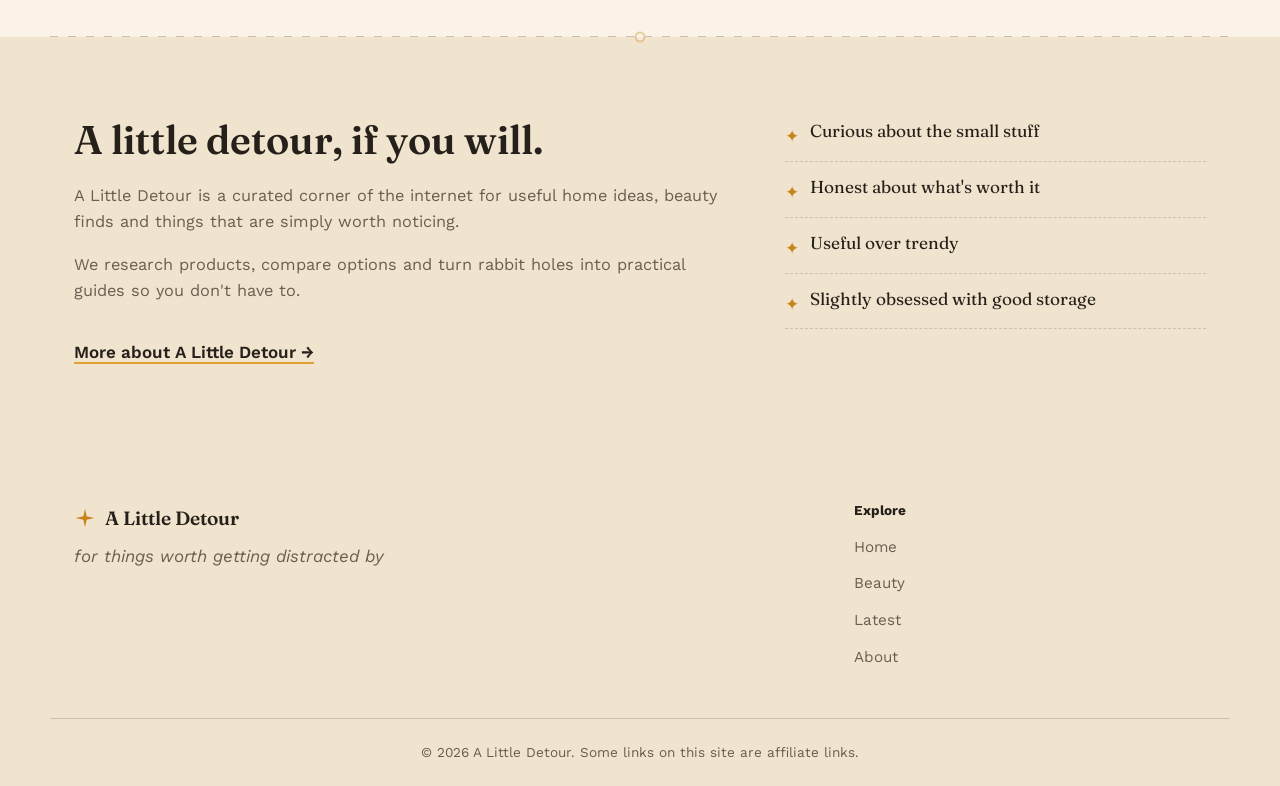
==== commit 368a9e35: "Update index.html" ====
--- a/index.html
+++ b/index.html
@@ -3,30 +3,25 @@
 <head>
 <meta charset="UTF-8">
 <meta name="viewport" content="width=device-width, initial-scale=1.0">
+
 <title>A Little Detour — for things worth getting distracted by</title>
-<meta name="description" content="A Little Detour is a curated editorial home for small-space living, renter-friendly fixes, vanity organisation, and beauty finds worth getting distracted by.">
-
-<!-- Favicon placeholder: swap this data URI for a real favicon.ico or .svg later -->
-<link rel="icon" href="data:,">
-
-<!-- Fonts: Fraunces (display/whimsical serif) + Work Sans (body/UI sans) -->
+<meta name="description" content="A Little Detour — useful home ideas, beauty finds and things worth getting distracted by.">
+
 <link rel="preconnect" href="https://fonts.googleapis.com">
 <link rel="preconnect" href="https://fonts.gstatic.com" crossorigin>
 <link href="https://fonts.googleapis.com/css2?family=Fraunces:ital,opsz,wght@0,9..144,300;0,9..144,500;0,9..144,600;0,9..144,700;1,9..144,500;1,9..144,600&family=Work+Sans:wght@400;500;600;700&display=swap" rel="stylesheet">
 
 <link rel="stylesheet" href="style.css">
 </head>
+
 <body>
 
 <a class="skip-link" href="#main">Skip to content</a>
 
-<!-- ============================================================
-     HEADER / NAVIGATION
-     ============================================================ -->
 <header class="site-header">
   <div class="wrap nav-inner">
 
-    <a class="logo" href="#top" aria-label="A Little Detour, home">
+    <a class="logo" href="index.html" aria-label="A Little Detour home">
       <svg class="logo-mark" viewBox="0 0 40 40" aria-hidden="true">
         <path d="M20 3 L23 17 L37 20 L23 23 L20 37 L17 23 L3 20 L17 17 Z" fill="currentColor"/>
       </svg>
@@ -34,153 +29,224 @@
     </a>
 
     <button class="nav-toggle" id="navToggle" aria-expanded="false" aria-controls="primaryNav">
-      <span></span><span></span><span></span>
+      <span></span>
+      <span></span>
+      <span></span>
       <span class="sr-only">Open menu</span>
     </button>
 
     <nav class="primary-nav" id="primaryNav">
       <ul>
-        <li><a href="#home-pillar">Home</a></li>
-        <li><a href="#beauty-pillar">Beauty</a></li>
-        <li><a href="#latest">Latest Detours</a></li>
-        <li><a href="#about">About</a></li>
+        <li><a href="home.html">Home</a></li>
+        <li><a href="beauty.html">Beauty</a></li>
+        <li><a href="latest.html">Latest</a></li>
+        <li><a href="about.html">About</a></li>
       </ul>
-      <a class="btn btn-small btn-gold nav-cta" href="#newsletter">Get a detour</a>
     </nav>
 
   </div>
 </header>
 
+
 <main id="main">
 
-  <!-- ============================================================
-       HERO
-       ============================================================ -->
-  <section class="hero" id="top">
+  <!-- HERO -->
+  <section class="hero">
     <div class="wrap hero-inner">
 
       <div class="hero-copy">
         <p class="tagline">for things worth getting distracted by</p>
-        <h1 class="hero-headline">Home fixes, beauty finds, and other happy distractions.</h1>
-        <p class="hero-sub">A Little Detour is a small, well-organised corner of the internet for improving your space and your vanity — one genuinely useful find at a time. No doom-scrolling required.</p>
+
+        <h1 class="hero-headline">
+          Home fixes, beauty finds, and other happy distractions.
+        </h1>
+
+        <p class="hero-sub">
+          A small, well-organised corner of the internet for useful things,
+          thoughtful finds, and little ideas that make everyday life better.
+        </p>
 
         <div class="hero-actions">
-          <a class="btn btn-teal" href="#home-pillar">Wander into Home</a>
-          <a class="btn btn-berry" href="#beauty-pillar">Peek at Beauty</a>
+          <a class="btn btn-teal" href="home.html">Explore Home</a>
+          <a class="btn btn-berry" href="beauty.html">Explore Beauty</a>
         </div>
 
-        <!-- Decorative dashed "detour" route. Purely visual — remove the <svg> block if you'd rather not have it. -->
         <svg class="route-path" viewBox="0 0 600 80" preserveAspectRatio="none" aria-hidden="true">
           <path d="M0 60 C 100 10, 180 90, 280 40 S 460 0, 600 45" />
         </svg>
       </div>
 
-      <div class="hero-collage" aria-hidden="false">
+      <div class="hero-collage" aria-hidden="true">
+
         <figure class="placeholder-img is-neutral collage-item collage-1">
           <span class="tape"></span>
-          <span class="placeholder-icon" aria-hidden="true">
-            <svg viewBox="0 0 48 48"><circle cx="34" cy="12" r="5"/><path d="M2 40 L18 20 L28 32 L34 26 L46 40 Z"/></svg>
+          <span class="placeholder-icon">
+            <svg viewBox="0 0 48 48">
+              <circle cx="34" cy="12" r="5"/>
+              <path d="M2 40 L18 20 L28 32 L34 26 L46 40 Z"/>
+            </svg>
           </span>
-          <figcaption>Photo — the reading nook corner</figcaption>
+          <figcaption>small spaces, thoughtfully arranged</figcaption>
         </figure>
+
         <figure class="placeholder-img is-home collage-item collage-2">
           <span class="tape"></span>
-          <span class="placeholder-icon" aria-hidden="true">
-            <svg viewBox="0 0 48 48"><circle cx="34" cy="12" r="5"/><path d="M2 40 L18 20 L28 32 L34 26 L46 40 Z"/></svg>
+          <span class="placeholder-icon">
+            <svg viewBox="0 0 48 48">
+              <circle cx="34" cy="12" r="5"/>
+              <path d="M2 40 L18 20 L28 32 L34 26 L46 40 Z"/>
+            </svg>
           </span>
-          <figcaption>Photo — desk setup, small apartment</figcaption>
+          <figcaption>useful things for your home</figcaption>
         </figure>
+
         <figure class="placeholder-img is-beauty collage-item collage-3">
           <span class="tape"></span>
-          <span class="placeholder-icon" aria-hidden="true">
-            <svg viewBox="0 0 48 48"><circle cx="34" cy="12" r="5"/><path d="M2 40 L18 20 L28 32 L34 26 L46 40 Z"/></svg>
+          <span class="placeholder-icon">
+            <svg viewBox="0 0 48 48">
+              <circle cx="34" cy="12" r="5"/>
+              <path d="M2 40 L18 20 L28 32 L34 26 L46 40 Z"/>
+            </svg>
           </span>
-          <figcaption>Photo — the vanity drawer, sorted</figcaption>
+          <figcaption>beauty finds worth noticing</figcaption>
         </figure>
+
       </div>
 
     </div>
   </section>
 
-  <div class="route-divider" role="presentation"><span class="route-dot"></span></div>
-
-  <!-- ============================================================
-       FEATURED ARTICLES
-       ============================================================ -->
-  <section class="section featured" aria-labelledby="featured-heading">
+
+  <div class="route-divider" role="presentation">
+    <span class="route-dot"></span>
+  </div>
+
+
+  <!-- FEATURED -->
+  <section class="section featured">
     <div class="wrap">
+
       <div class="section-head">
-        <h2 id="featured-heading">A few good detours</h2>
-        <p class="section-lede">Editor's picks, updated whenever something earns a spot.</p>
+        <h2>A few good detours</h2>
+        <p class="section-lede">
+          Useful ideas and finds worth taking a closer look at.
+        </p>
       </div>
 
       <div class="card-grid featured-grid">
 
-        <!-- FEATURED CARD 1 — duplicate this <article> block to add more -->
         <article class="card postcard rotate-a">
           <div class="placeholder-img is-home">
             <span class="tape"></span>
-            <span class="placeholder-icon" aria-hidden="true">
-              <svg viewBox="0 0 48 48"><circle cx="34" cy="12" r="5"/><path d="M2 40 L18 20 L28 32 L34 26 L46 40 Z"/></svg>
+            <span class="placeholder-icon">
+              <svg viewBox="0 0 48 48">
+                <circle cx="34" cy="12" r="5"/>
+                <path d="M2 40 L18 20 L28 32 L34 26 L46 40 Z"/>
+              </svg>
             </span>
-            <span class="placeholder-label">Photo — the command centre wall</span>
-          </div>
+            <span class="placeholder-label">small bedroom storage</span>
+          </div>
+
           <div class="card-body">
             <span class="pill pill-home">Home</span>
-            <h3><a href="#">The rental-friendly command centre nobody told you about</a></h3>
-            <p>No drilling, no landlord disputes — just a wall that finally knows what day it is.</p>
-            <a class="read-more" href="#">Read the detour</a>
-          </div>
-        </article>
-
-        <!-- FEATURED CARD 2 -->
+            <h3>
+              <a href="article-small-bedroom-storage.html">
+                15 Storage Ideas for a Small Bedroom
+              </a>
+            </h3>
+            <p>
+              Smart ways to make the most of limited space without making your room feel smaller.
+            </p>
+            <a class="read-more" href="article-small-bedroom-storage.html">
+              Read the detour
+            </a>
+          </div>
+        </article>
+
+
         <article class="card postcard rotate-b">
           <div class="placeholder-img is-beauty">
             <span class="tape"></span>
-            <span class="placeholder-icon" aria-hidden="true">
-              <svg viewBox="0 0 48 48"><circle cx="34" cy="12" r="5"/><path d="M2 40 L18 20 L28 32 L34 26 L46 40 Z"/></svg>
+            <span class="placeholder-icon">
+              <svg viewBox="0 0 48 48">
+                <circle cx="34" cy="12" r="5"/>
+                <path d="M2 40 L18 20 L28 32 L34 26 L46 40 Z"/>
+              </svg>
             </span>
-            <span class="placeholder-label">Photo — vanity drawer, before and after</span>
-          </div>
+            <span class="placeholder-label">tiny vanity organisation</span>
+          </div>
+
           <div class="card-body">
             <span class="pill pill-beauty">Beauty</span>
-            <h3><a href="#">The vanity drawer that finally makes sense</a></h3>
-            <p>A dividing system for people who own eleven lip products and can only ever find three.</p>
-            <a class="read-more" href="#">Read the detour</a>
-          </div>
-        </article>
-
-        <!-- FEATURED CARD 3 -->
+            <h3>
+              <a href="article-tiny-vanity.html">
+                How to Organise a Tiny Vanity
+              </a>
+            </h3>
+            <p>
+              A simple approach to keeping makeup and skincare organised when space is tight.
+            </p>
+            <a class="read-more" href="article-tiny-vanity.html">
+              Read the detour
+            </a>
+          </div>
+        </article>
+
+
         <article class="card postcard rotate-a">
-          <div class="placeholder-img is-neutral">
+          <div class="placeholder-img is-home">
             <span class="tape"></span>
-            <span class="placeholder-icon" aria-hidden="true">
-              <svg viewBox="0 0 48 48"><circle cx="34" cy="12" r="5"/><path d="M2 40 L18 20 L28 32 L34 26 L46 40 Z"/></svg>
+            <span class="placeholder-icon">
+              <svg viewBox="0 0 48 48">
+                <circle cx="34" cy="12" r="5"/>
+                <path d="M2 40 L18 20 L28 32 L34 26 L46 40 Z"/>
+              </svg>
             </span>
-            <span class="placeholder-label">Photo — under-desk cable situation</span>
-          </div>
+            <span class="placeholder-label">renter-friendly storage</span>
+          </div>
+
           <div class="card-body">
             <span class="pill pill-home">Home</span>
-            <h3><a href="#">The under-desk setup that fixed my whole afternoon</a></h3>
-            <p>Turns out most "focus problems" are just a tangle of cables in disguise.</p>
-            <a class="read-more" href="#">Read the detour</a>
-          </div>
-        </article>
-
-        <!-- FEATURED CARD 4 -->
+            <h3>
+              <a href="article-no-drill-storage.html">
+                Best No-Drill Storage Solutions for Renters
+              </a>
+            </h3>
+            <p>
+              Useful storage ideas for adding space without reaching for the drill.
+            </p>
+            <a class="read-more" href="article-no-drill-storage.html">
+              Read the detour
+            </a>
+          </div>
+        </article>
+
+
         <article class="card postcard rotate-b">
           <div class="placeholder-img is-beauty">
             <span class="tape"></span>
-            <span class="placeholder-icon" aria-hidden="true">
-              <svg viewBox="0 0 48 48"><circle cx="34" cy="12" r="5"/><path d="M2 40 L18 20 L28 32 L34 26 L46 40 Z"/></svg>
+            <span class="placeholder-icon">
+              <svg viewBox="0 0 48 48">
+                <circle cx="34" cy="12" r="5"/>
+                <path d="M2 40 L18 20 L28 32 L34 26 L46 40 Z"/>
+              </svg>
             </span>
-            <span class="placeholder-label">Photo — fragrance shelf, layered</span>
-          </div>
+            <span class="placeholder-label">makeup organisation</span>
+          </div>
+
           <div class="card-body">
             <span class="pill pill-beauty">Beauty</span>
-            <h3><a href="#">Fragrance layering for people who hate choosing one scent</a></h3>
-            <p>A gentle case for owning six perfumes and wearing them like a chord, not a solo.</p>
-            <a class="read-more" href="#">Read the detour</a>
+            <h3>
+              <a href="article-makeup-organisers.html">
+                Makeup Organisers for Small Spaces
+              </a>
+            </h3>
+            <p>
+              Pretty, practical ways to keep everyday makeup visible without creating clutter.
+            </p>
+            <a class="read-more" href="article-makeup-organisers.html">
+              Read the detour
+            </a>
           </div>
         </article>
 
@@ -188,60 +254,70 @@
     </div>
   </section>
 
-  <!-- ============================================================
-       HOME PILLAR
-       ============================================================ -->
-  <section class="section pillar pillar-home" id="home-pillar" aria-labelledby="home-heading">
+
+  <div class="route-divider" role="presentation">
+    <span class="route-dot"></span>
+  </div>
+
+
+  <!-- HOME -->
+  <section class="section pillar pillar-home">
     <div class="wrap pillar-inner">
 
       <div class="pillar-intro">
         <span class="pill pill-home pill-large">Home</span>
-        <h2 id="home-heading">Small space, big ideas</h2>
-        <p>Renter-friendly fixes, desk setups worth copying, and storage that doesn't look like storage. If it makes a small room feel like it was actually designed on purpose, it lives here.</p>
-        <a class="text-link" href="#">See all Home detours</a>
+
+        <h2>Small space, big ideas.</h2>
+
+        <p>
+          Renter-friendly fixes, clever storage, desk setups and little things
+          that make a room work harder.
+        </p>
+
+        <a class="text-link" href="home.html">See all Home detours →</a>
       </div>
 
       <div class="card-grid pillar-grid">
 
         <article class="card simple-card">
           <div class="placeholder-img is-home">
-            <span class="placeholder-icon" aria-hidden="true">
-              <svg viewBox="0 0 48 48"><circle cx="34" cy="12" r="5"/><path d="M2 40 L18 20 L28 32 L34 26 L46 40 Z"/></svg>
-            </span>
-            <span class="placeholder-label">Photo — bedside shelf edit</span>
-          </div>
-          <div class="card-body">
-            <h3><a href="#">13 small corners we turned into something</a></h3>
-            <p>The awkward gaps every apartment has, put to actual use.</p>
-            <a class="read-more" href="#">Read the detour</a>
+            <span class="placeholder-label">bedroom organisation</span>
+          </div>
+          <div class="card-body">
+            <h3>
+              <a href="article-small-bedroom-storage.html">
+                15 Storage Ideas for a Small Bedroom
+              </a>
+            </h3>
+            <p>Make limited space work harder.</p>
           </div>
         </article>
 
         <article class="card simple-card">
           <div class="placeholder-img is-home">
-            <span class="placeholder-icon" aria-hidden="true">
-              <svg viewBox="0 0 48 48"><circle cx="34" cy="12" r="5"/><path d="M2 40 L18 20 L28 32 L34 26 L46 40 Z"/></svg>
-            </span>
-            <span class="placeholder-label">Photo — closet organiser system</span>
-          </div>
-          <div class="card-body">
-            <h3><a href="#">A closet system that survives being lived in</a></h3>
-            <p>Built for real mornings, not the photo you take once and never again.</p>
-            <a class="read-more" href="#">Read the detour</a>
+            <span class="placeholder-label">renter-friendly storage</span>
+          </div>
+          <div class="card-body">
+            <h3>
+              <a href="article-no-drill-storage.html">
+                Best No-Drill Storage Solutions
+              </a>
+            </h3>
+            <p>Storage without permanent changes.</p>
           </div>
         </article>
 
         <article class="card simple-card">
           <div class="placeholder-img is-home">
-            <span class="placeholder-icon" aria-hidden="true">
-              <svg viewBox="0 0 48 48"><circle cx="34" cy="12" r="5"/><path d="M2 40 L18 20 L28 32 L34 26 L46 40 Z"/></svg>
-            </span>
-            <span class="placeholder-label">Photo — renter-friendly wall hooks</span>
-          </div>
-          <div class="card-body">
-            <h3><a href="#">Command hooks, ranked by how badly they failed us</a></h3>
-            <p>Some genuinely hold a mirror. Some will betray you by Tuesday.</p>
-            <a class="read-more" href="#">Read the detour</a>
+            <span class="placeholder-label">small desk organisation</span>
+          </div>
+          <div class="card-body">
+            <h3>
+              <a href="article-small-desk.html">
+                How to Organise a Small Desk
+              </a>
+            </h3>
+            <p>A calmer desk without sacrificing function.</p>
           </div>
         </article>
 
@@ -249,62 +325,70 @@
     </div>
   </section>
 
-  <div class="route-divider" role="presentation"><span class="route-dot"></span></div>
-
-  <!-- ============================================================
-       BEAUTY PILLAR
-       ============================================================ -->
-  <section class="section pillar pillar-beauty" id="beauty-pillar" aria-labelledby="beauty-heading">
+
+  <div class="route-divider" role="presentation">
+    <span class="route-dot"></span>
+  </div>
+
+
+  <!-- BEAUTY -->
+  <section class="section pillar pillar-beauty">
     <div class="wrap pillar-inner pillar-inner-reverse">
 
       <div class="pillar-intro">
         <span class="pill pill-beauty pill-large">Beauty</span>
-        <h2 id="beauty-heading">Organised chaos</h2>
-        <p>Vanity systems, skincare tools, and fragrance rabbit holes we happily fell into. Less "get ready with me," more "here's what actually holds twenty-three lipsticks."</p>
-        <a class="text-link" href="#">See all Beauty detours</a>
+
+        <h2>Organised chaos.</h2>
+
+        <p>
+          Vanity organisation, beauty storage, fragrance rabbit holes and
+          useful finds that make everyday routines a little easier.
+        </p>
+
+        <a class="text-link" href="beauty.html">See all Beauty detours →</a>
       </div>
 
       <div class="card-grid pillar-grid">
 
         <article class="card simple-card">
           <div class="placeholder-img is-beauty">
-            <span class="placeholder-icon" aria-hidden="true">
-              <svg viewBox="0 0 48 48"><circle cx="34" cy="12" r="5"/><path d="M2 40 L18 20 L28 32 L34 26 L46 40 Z"/></svg>
-            </span>
-            <span class="placeholder-label">Photo — skincare fridge close-up</span>
-          </div>
-          <div class="card-body">
-            <h3><a href="#">Skincare fridge: worth it, or just cute?</a></h3>
-            <p>We used one for a month and made our peace with the answer.</p>
-            <a class="read-more" href="#">Read the detour</a>
+            <span class="placeholder-label">tiny vanity organisation</span>
+          </div>
+          <div class="card-body">
+            <h3>
+              <a href="article-tiny-vanity.html">
+                How to Organise a Tiny Vanity
+              </a>
+            </h3>
+            <p>Make every centimetre count.</p>
           </div>
         </article>
 
         <article class="card simple-card">
           <div class="placeholder-img is-beauty">
-            <span class="placeholder-icon" aria-hidden="true">
-              <svg viewBox="0 0 48 48"><circle cx="34" cy="12" r="5"/><path d="M2 40 L18 20 L28 32 L34 26 L46 40 Z"/></svg>
-            </span>
-            <span class="placeholder-label">Photo — makeup brush storage</span>
-          </div>
-          <div class="card-body">
-            <h3><a href="#">A brush storage idea that isn't a mug</a></h3>
-            <p>Nothing against the mug. The mug just isn't working anymore.</p>
-            <a class="read-more" href="#">Read the detour</a>
+            <span class="placeholder-label">makeup organisation</span>
+          </div>
+          <div class="card-body">
+            <h3>
+              <a href="article-makeup-organisers.html">
+                Makeup Organisers for Small Spaces
+              </a>
+            </h3>
+            <p>Keep everyday products visible and tidy.</p>
           </div>
         </article>
 
         <article class="card simple-card">
           <div class="placeholder-img is-beauty">
-            <span class="placeholder-icon" aria-hidden="true">
-              <svg viewBox="0 0 48 48"><circle cx="34" cy="12" r="5"/><path d="M2 40 L18 20 L28 32 L34 26 L46 40 Z"/></svg>
-            </span>
-            <span class="placeholder-label">Photo — travel-size skincare kit</span>
-          </div>
-          <div class="card-body">
-            <h3><a href="#">The travel skincare kit that actually fits the bag</a></h3>
-            <p>Six steps, one pouch, zero leaked serum in your passport pocket.</p>
-            <a class="read-more" href="#">Read the detour</a>
+            <span class="placeholder-label">beauty storage</span>
+          </div>
+          <div class="card-body">
+            <h3>
+              <a href="article-beauty-storage.html">
+                Beauty Storage That Doesn't Look Like Storage
+              </a>
+            </h3>
+            <p>Practical organisation with a little personality.</p>
           </div>
         </article>
 
@@ -312,16 +396,21 @@
     </div>
   </section>
 
-  <div class="route-divider" role="presentation"><span class="route-dot"></span></div>
-
-  <!-- ============================================================
-       LATEST DETOURS (mixed feed)
-       ============================================================ -->
-  <section class="section latest" id="latest" aria-labelledby="latest-heading">
+
+  <div class="route-divider" role="presentation">
+    <span class="route-dot"></span>
+  </div>
+
+
+  <!-- LATEST -->
+  <section class="section latest">
     <div class="wrap">
+
       <div class="section-head">
-        <h2 id="latest-heading">Latest detours</h2>
-        <p class="section-lede">Everything, in the order we found it. Home and Beauty, mixed together on purpose.</p>
+        <h2>Latest detours</h2>
+        <p class="section-lede">
+          The newest ideas, guides and finds.
+        </p>
       </div>
 
       <ul class="feed-list">
@@ -329,156 +418,142 @@
         <li class="feed-item">
           <span class="pill pill-home">Home</span>
           <div class="feed-text">
-            <h3><a href="#">The one shelf that holds our whole entryway together</a></h3>
-            <p>Keys, mail, one plant that's somehow survived three years.</p>
+            <h3>
+              <a href="article-small-bedroom-storage.html">
+                15 Storage Ideas for a Small Bedroom
+              </a>
+            </h3>
+            <p>Smart ways to make the most of limited space.</p>
           </div>
         </li>
 
         <li class="feed-item">
           <span class="pill pill-beauty">Beauty</span>
           <div class="feed-text">
-            <h3><a href="#">A perfume storage box that doubles as decor</a></h3>
-            <p>For the collection that outgrew the bathroom cabinet ages ago.</p>
+            <h3>
+              <a href="article-tiny-vanity.html">
+                How to Organise a Tiny Vanity
+              </a>
+            </h3>
+            <p>A practical system for small beauty spaces.</p>
           </div>
         </li>
 
         <li class="feed-item">
           <span class="pill pill-home">Home</span>
           <div class="feed-text">
-            <h3><a href="#">Under-bed storage that isn't a cardboard box</a></h3>
-            <p>Rolling, labelled, and somehow satisfying to open.</p>
+            <h3>
+              <a href="article-no-drill-storage.html">
+                Best No-Drill Storage Solutions for Renters
+              </a>
+            </h3>
+            <p>Useful storage without permanent changes.</p>
           </div>
         </li>
 
-        <li class="feed-item">
-          <span class="pill pill-beauty">Beauty</span>
-          <div class="feed-text">
-            <h3><a href="#">The magnifying mirror that changed our skincare routine</a></h3>
-            <p>Slightly alarming at first. Genuinely useful after that.</p>
-          </div>
-        </li>
-
-        <li class="feed-item">
-          <span class="pill pill-home">Home</span>
-          <div class="feed-text">
-            <h3><a href="#">A tiny desk lamp with an unreasonable amount of charm</a></h3>
-            <p>It does one thing. It does it beautifully.</p>
-          </div>
-        </li>
-
-        <li class="feed-item">
-          <span class="pill pill-beauty">Beauty</span>
-          <div class="feed-text">
-            <h3><a href="#">Hair tool storage that keeps the cords from becoming a personality trait</a></h3>
-            <p>No more curling iron cord wrapped around everything you own.</p>
-          </div>
-        </li>
-
       </ul>
 
       <div class="latest-more">
-        <a class="btn btn-outline" href="#">See every detour</a>
-      </div>
+        <a class="btn btn-outline" href="latest.html">See all detours →</a>
+      </div>
+
     </div>
   </section>
 
-  <div class="route-divider" role="presentation"><span class="route-dot"></span></div>
-
-  <!-- ============================================================
-       ABOUT
-       ============================================================ -->
-  <section class="section about" id="about" aria-labelledby="about-heading">
+
+  <div class="route-divider" role="presentation">
+    <span class="route-dot"></span>
+  </div>
+
+
+  <!-- ABOUT PREVIEW -->
+  <section class="section about">
     <div class="wrap about-inner">
 
       <div class="about-copy">
-        <h2 id="about-heading">What exactly is a detour?</h2>
-        <p>A Little Detour started as a running note of things we kept getting sidetracked by — a drawer system, a lamp, a fragrance we couldn't stop thinking about. Eventually the note turned into a habit, and the habit turned into this.</p>
-        <p>We write about two things: <strong>homes</strong> that work harder in small spaces, and <strong>beauty routines</strong> that stay organised without becoming a chore. Everything here has actually been tried, used, and lived with — not pulled from a trending list.</p>
-        <p class="disclosure">A small note on honesty: some links on this site are affiliate links, which means we may earn a little something if you buy through them. It costs you nothing extra, and it's never the reason something made the list.</p>
+        <h2>A little detour, if you will.</h2>
+
+        <p>
+          A Little Detour is a curated corner of the internet for useful
+          home ideas, beauty finds and things that are simply worth noticing.
+        </p>
+
+        <p>
+          We research products, compare options and turn rabbit holes into
+          practical guides so you don't have to.
+        </p>
+
+        <a class="text-link" href="about.html">More about A Little Detour →</a>
       </div>
 
       <div class="about-values">
         <ul class="value-list">
-          <li><span class="value-mark" aria-hidden="true">
-            <svg viewBox="0 0 20 20"><path d="M10 1 L11.5 8.5 L19 10 L11.5 11.5 L10 19 L8.5 11.5 L1 10 L8.5 8.5 Z" fill="currentColor"/></svg>
-          </span>Curious about the small stuff</li>
-          <li><span class="value-mark" aria-hidden="true">
-            <svg viewBox="0 0 20 20"><path d="M10 1 L11.5 8.5 L19 10 L11.5 11.5 L10 19 L8.5 11.5 L1 10 L8.5 8.5 Z" fill="currentColor"/></svg>
-          </span>Honest about what's worth it</li>
-          <li><span class="value-mark" aria-hidden="true">
-            <svg viewBox="0 0 20 20"><path d="M10 1 L11.5 8.5 L19 10 L11.5 11.5 L10 19 L8.5 11.5 L1 10 L8.5 8.5 Z" fill="currentColor"/></svg>
-          </span>Never trend-chasing, always useful</li>
-          <li><span class="value-mark" aria-hidden="true">
-            <svg viewBox="0 0 20 20"><path d="M10 1 L11.5 8.5 L19 10 L11.5 11.5 L10 19 L8.5 11.5 L1 10 L8.5 8.5 Z" fill="currentColor"/></svg>
-          </span>Slightly obsessed with good storage</li>
+          <li>
+            <span class="value-mark">✦</span>
+            Curious about the small stuff
+          </li>
+          <li>
+            <span class="value-mark">✦</span>
+            Honest about what's worth it
+          </li>
+          <li>
+            <span class="value-mark">✦</span>
+            Useful over trendy
+          </li>
+          <li>
+            <span class="value-mark">✦</span>
+            Slightly obsessed with good storage
+          </li>
         </ul>
       </div>
 
     </div>
   </section>
 
-  <!-- ============================================================
-       NEWSLETTER CTA
-       ============================================================ -->
-  <section class="section newsletter" id="newsletter" aria-labelledby="newsletter-heading">
-    <div class="wrap newsletter-inner">
-      <h2 id="newsletter-heading">Get a detour in your inbox</h2>
-      <p>One email, every couple of weeks, when we find something worth the interruption.</p>
-
-      <!-- This form has no backend yet. Point the action at your email service of choice (Mailchimp, Buttondown, etc.) when you're ready. -->
-      <form class="newsletter-form" action="#" method="get">
-        <label class="sr-only" for="newsletter-email">Email address</label>
-        <input type="email" id="newsletter-email" name="email" placeholder="you@example.com" required>
-        <button type="submit" class="btn btn-gold">Subscribe</button>
-      </form>
-    </div>
-  </section>
-
 </main>
 
-<!-- ============================================================
-     FOOTER
-     ============================================================ -->
+
 <footer class="site-footer">
+
   <div class="wrap footer-inner">
 
     <div class="footer-brand">
-      <a class="logo" href="#top">
+      <a class="logo" href="index.html">
         <svg class="logo-mark" viewBox="0 0 40 40" aria-hidden="true">
           <path d="M20 3 L23 17 L37 20 L23 23 L20 37 L17 23 L3 20 L17 17 Z" fill="currentColor"/>
         </svg>
         <span class="logo-text">A Little Detour</span>
       </a>
+
       <p>for things worth getting distracted by</p>
     </div>
 
     <div class="footer-links">
+
       <div class="footer-col">
         <h3>Explore</h3>
         <ul>
-          <li><a href="#home-pillar">Home</a></li>
-          <li><a href="#beauty-pillar">Beauty</a></li>
-          <li><a href="#latest">Latest Detours</a></li>
-          <li><a href="#about">About</a></li>
+          <li><a href="home.html">Home</a></li>
+          <li><a href="beauty.html">Beauty</a></li>
+          <li><a href="latest.html">Latest</a></li>
+          <li><a href="about.html">About</a></li>
         </ul>
       </div>
-      <div class="footer-col">
-        <h3>Elsewhere</h3>
-        <ul>
-          <li><a href="#">Instagram</a></li>
-          <li><a href="#">Pinterest</a></li>
-          <li><a href="#newsletter">Newsletter</a></li>
-        </ul>
-      </div>
+
     </div>
 
   </div>
 
   <div class="wrap footer-bottom">
-    <p>&copy; <span id="year">2026</span> A Little Detour. Some links on this site are affiliate links.</p>
-  </div>
+    <p>
+      &copy; 2026 A Little Detour. Some links on this site are affiliate links.
+    </p>
+  </div>
+
 </footer>
 
+
 <script src="script.js"></script>
+
 </body>
 </html>
